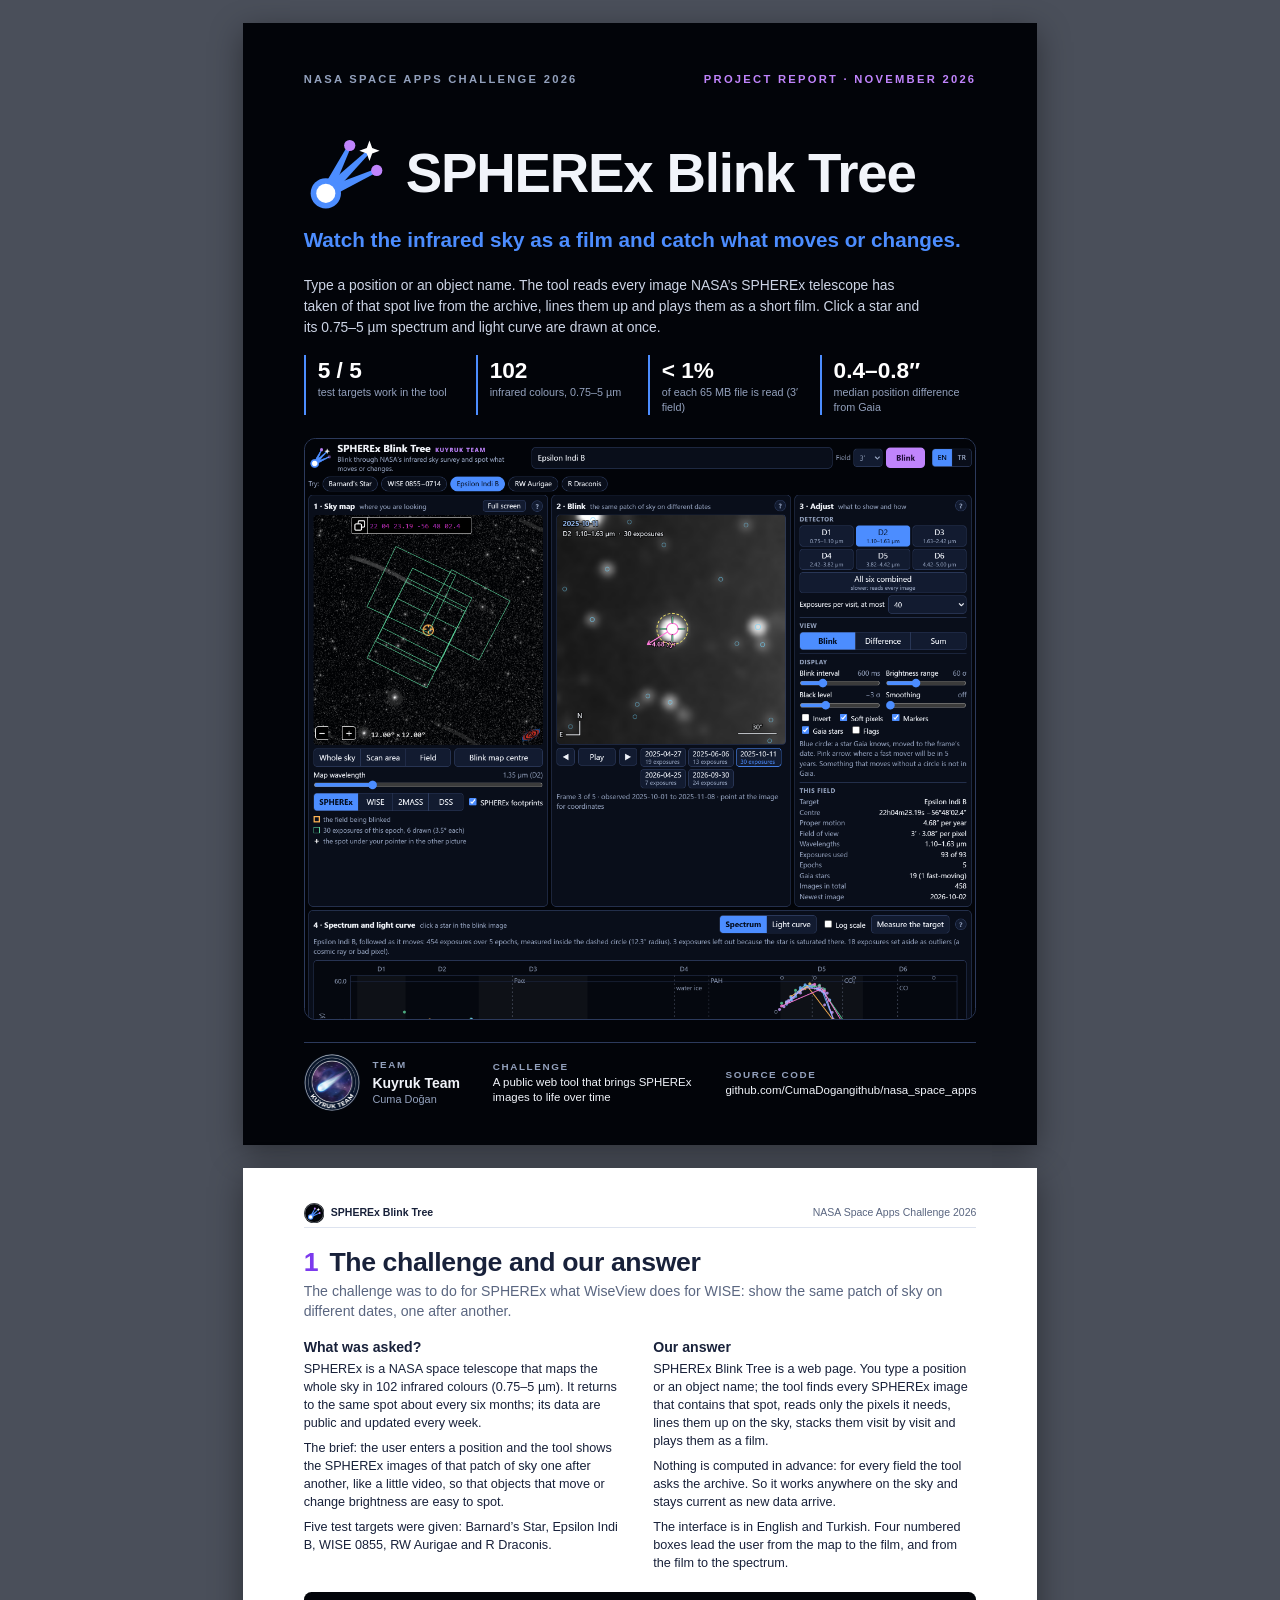
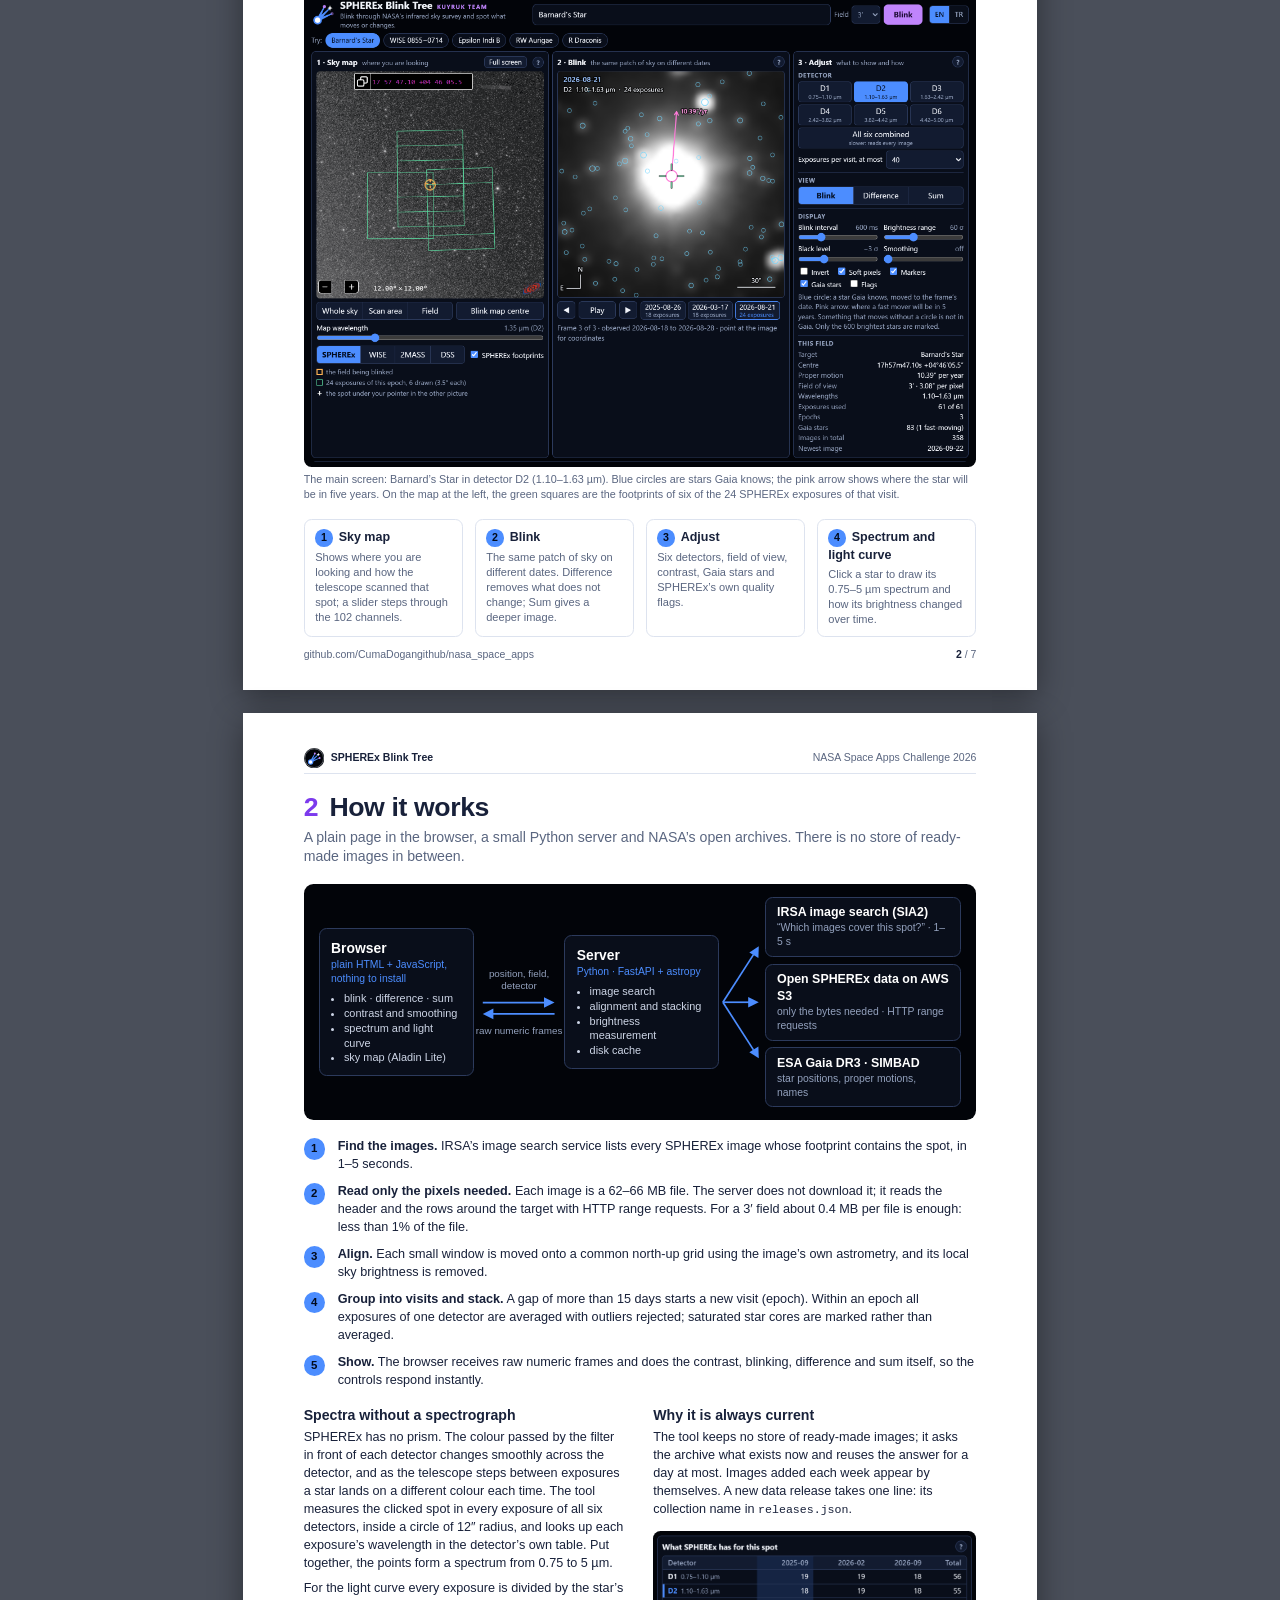
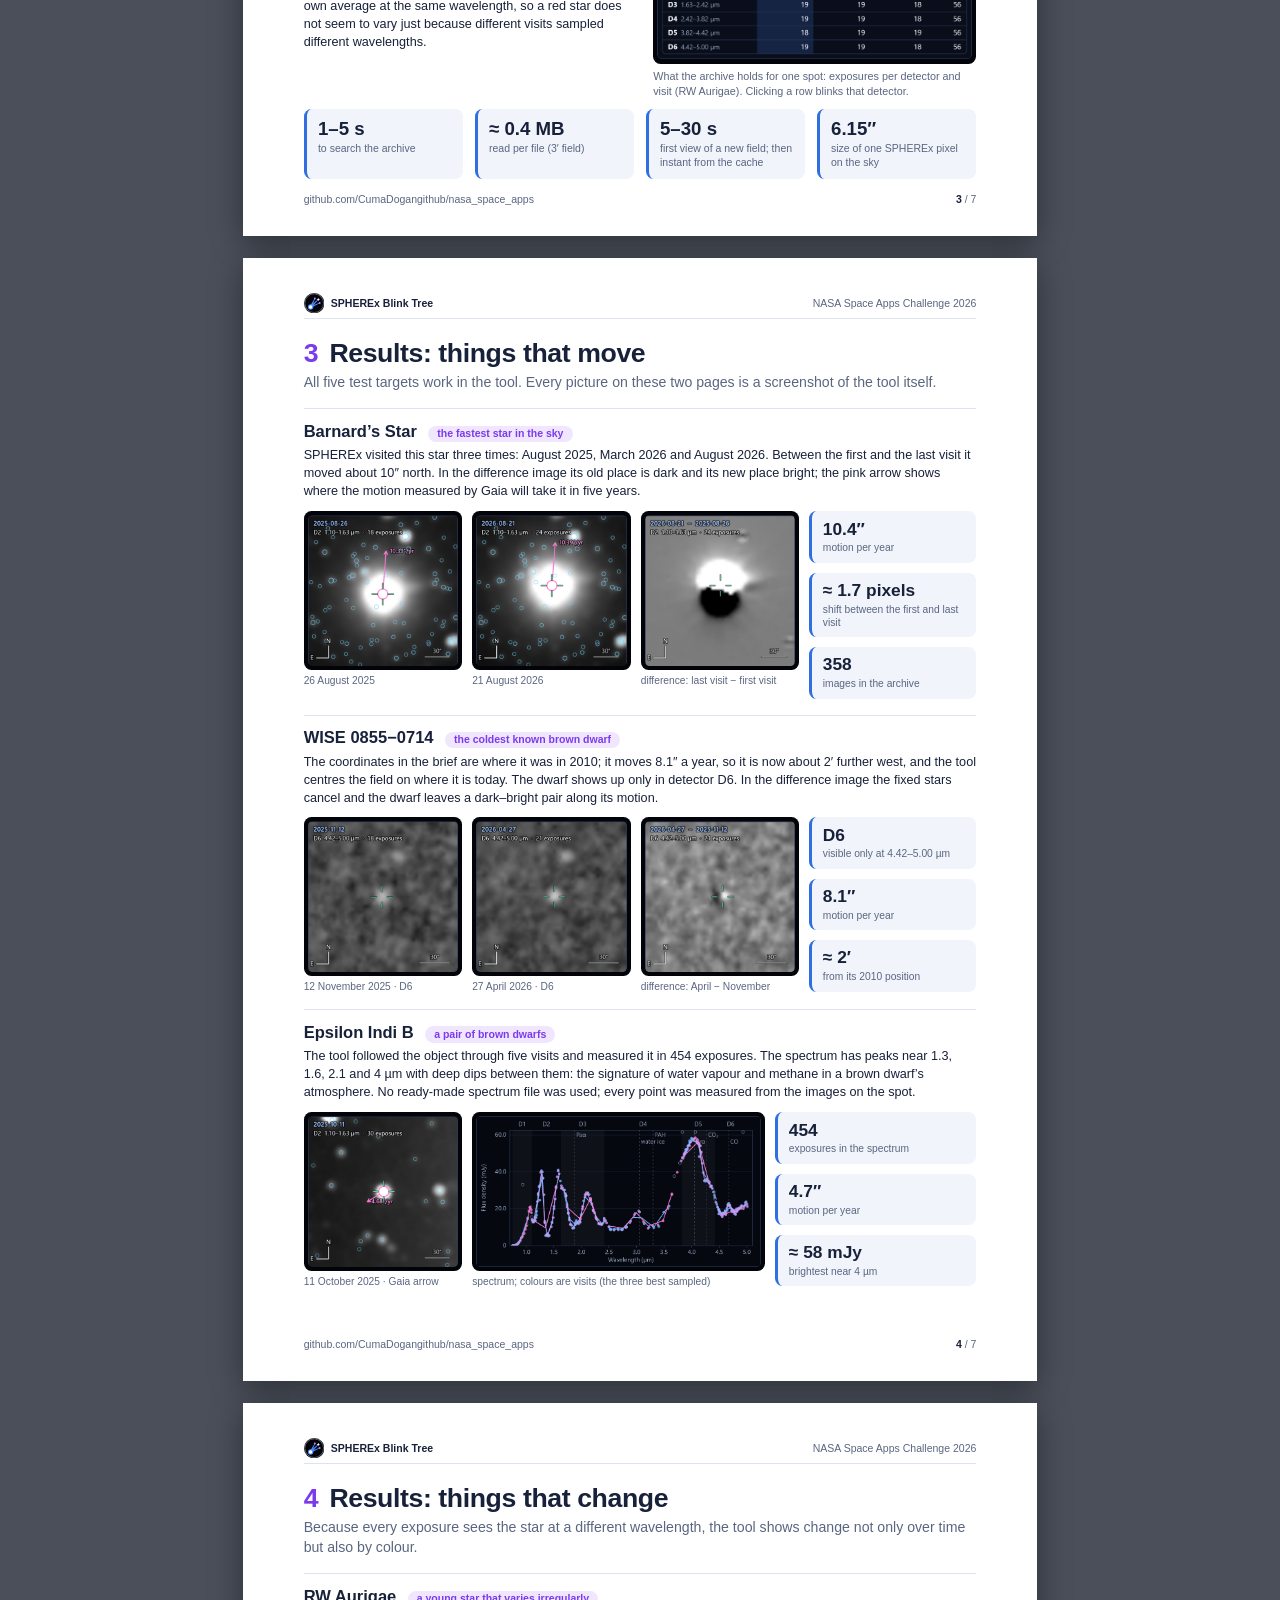
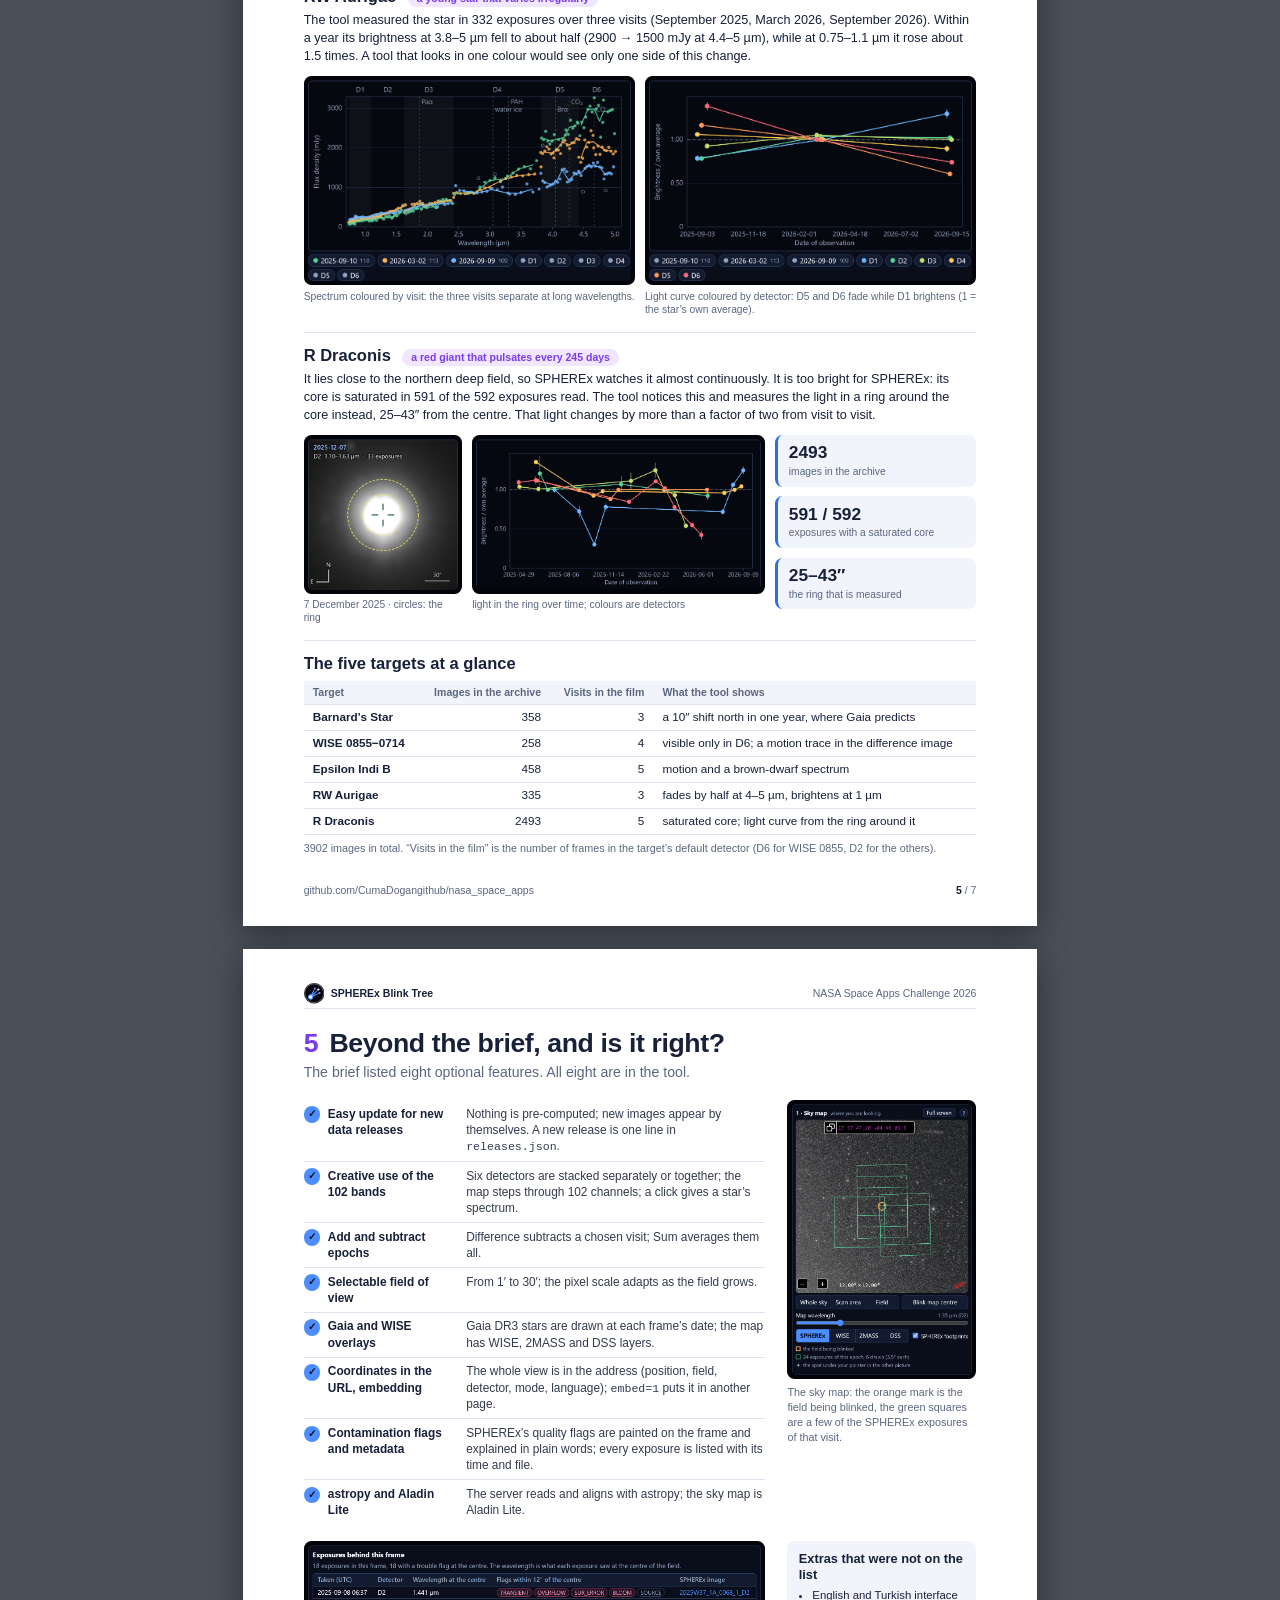
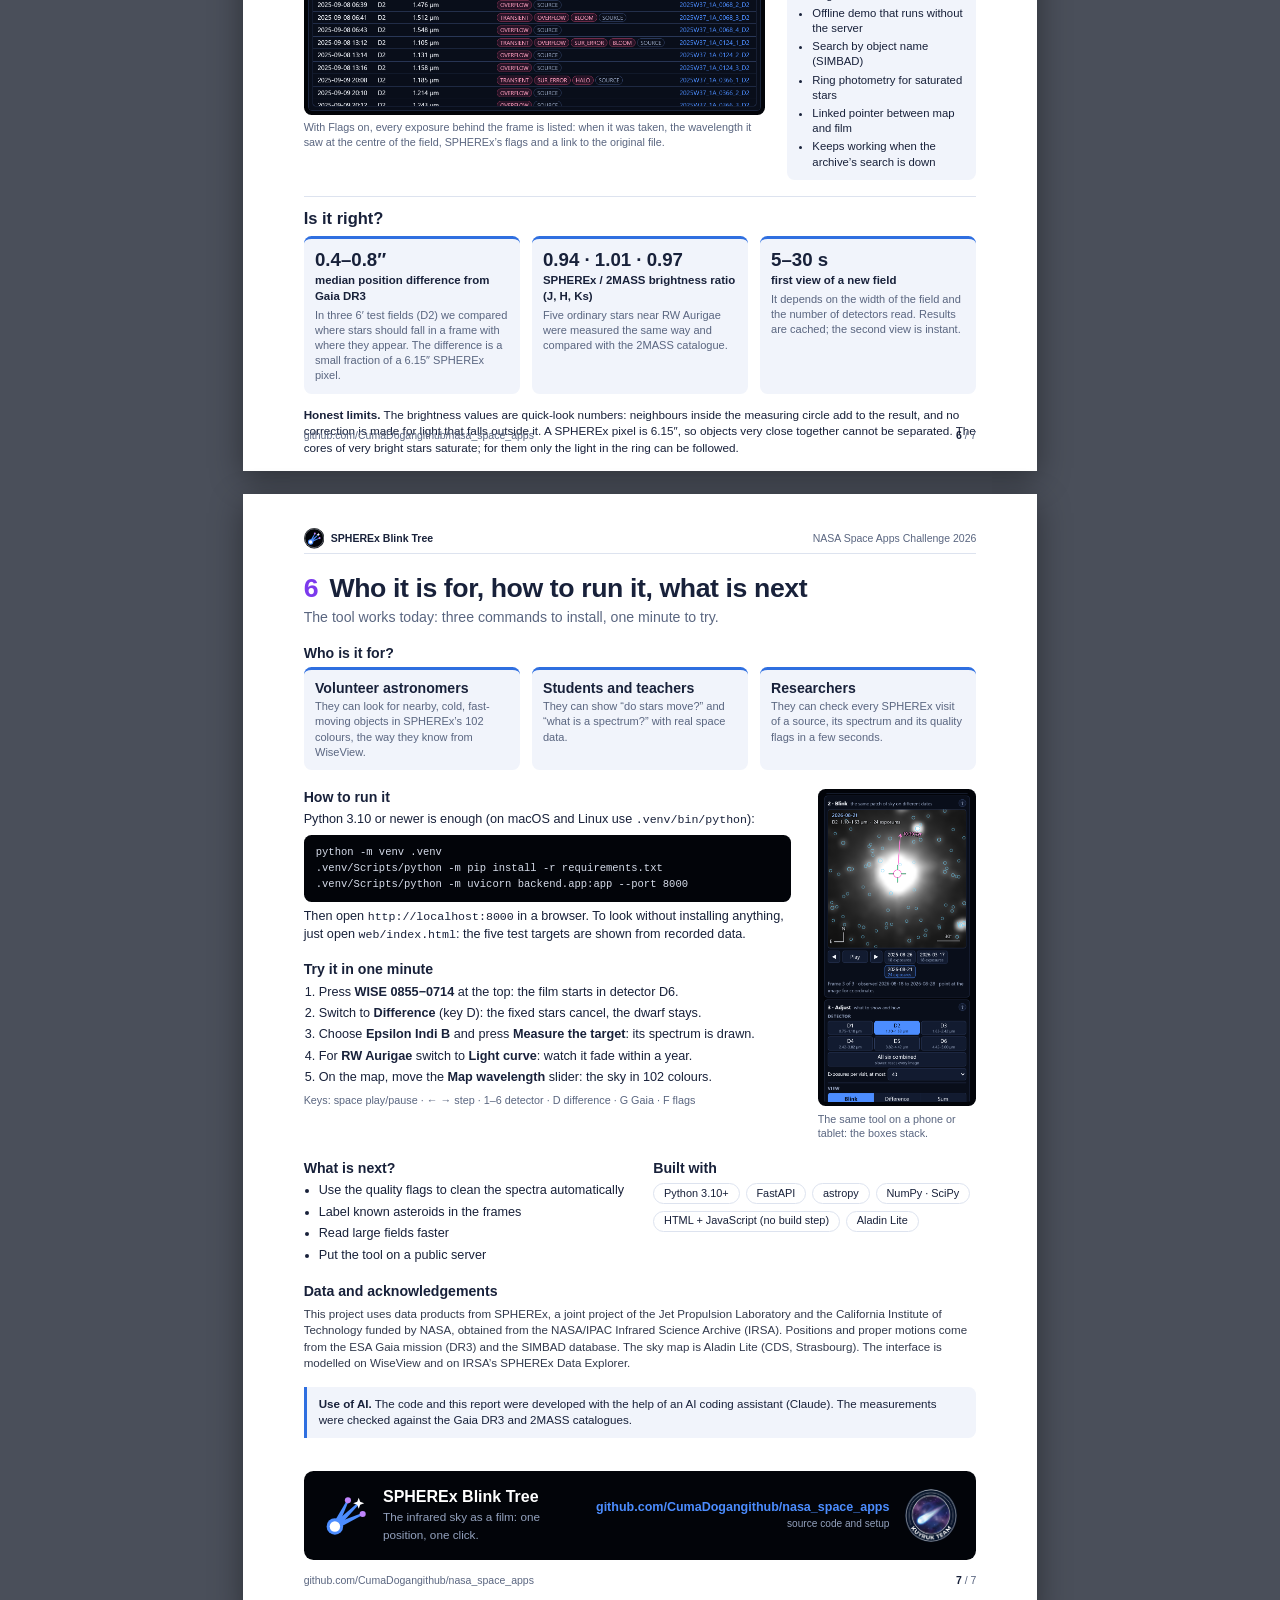
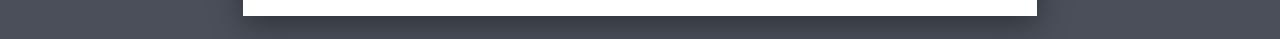
==== report/report_en.html @ 4a691b1c "proje tamamlandı" ====
<!doctype html>
<!-- SPHEREx Blink Tree - layout of the report. Texts come from text_<lang>.json, see build.py.
     Flat colours, the same as the tool's: blue, violet, a night that is almost black. No gradients. -->
<html lang="en">
<head>
<meta charset="utf-8">
<title>SPHEREx Blink Tree · Kuyruk Team · Project report</title>
<style>
  @page { size: 210mm 297mm; margin: 0; }
  :root {
    --ink: #18213a; --muted: #5a6680; --line: #dde3ef; --soft: #f1f4fb;
    --accent: #4c8dff; --on-accent: #020b1c;        /* blue: numbered dots, everything on the dark parts */
    --violet: #c084fc;                              /* violet on the dark parts */
    --accent-ink: #7c3aed; --accent-soft: #f0e7ff;  /* violet on the white pages: section numbers and tags */
    --bar: #2f6fe0;                                 /* a deeper blue for the bars on the white pages */
    --navy: #020409; --panel: #090e1a; --panel-line: #2c3a5c; --night-text: #f1f4fa; --night-muted: #93a1bd;
  }
  * { box-sizing: border-box; }
  html { -webkit-print-color-adjust: exact; print-color-adjust: exact; }
  body { margin: 0; background: #fff; color: var(--ink); font: 9.5pt/1.42 "Segoe UI", "Helvetica Neue", Arial, sans-serif; }
  h1, h2, h3, p, ul, ol, figure, table, pre { margin: 0; }
  img { display: block; }

  /* every page is one fixed A4 sheet */
  .page { position: relative; width: 210mm; height: 297mm; overflow: hidden; break-after: page; }
  .page:last-child { break-after: auto; }
  @media screen { body { background: #4a4f5a; } .page { margin: 6mm auto; background: #fff; box-shadow: 0 2mm 8mm rgba(0, 0, 0, 0.4); } }


  /* ---------- cover ---------- */
  .cover { background: var(--navy); color: var(--night-text); }
  .cover > * { position: absolute; left: 16mm; right: 16mm; }
  .c-top { top: 13mm; display: flex; justify-content: space-between; font-size: 8.4pt; font-weight: 600; letter-spacing: 1.7pt; color: var(--night-muted); }
  .c-top span:last-child { color: var(--violet); }
  .c-title { top: 29mm; display: flex; align-items: center; gap: 5mm; }
  .c-title .logo { width: 22mm; height: 22mm; flex: none; overflow: visible; }
  .c-title h1 { font-size: 41pt; line-height: 1; font-weight: 700; letter-spacing: -0.9pt; white-space: nowrap; }
  .c-pitch { top: 54mm; font-size: 15.5pt; line-height: 1.25; font-weight: 600; color: var(--accent); }
  .c-lead { top: 65mm; font-size: 10.4pt; line-height: 1.5; color: #cdd5e6; max-width: 164mm; }
  .c-stats { top: 88mm; display: grid; grid-template-columns: repeat(4, 1fr); gap: 4mm; }
  .c-stats div { padding: 0.5mm 0 0.5mm 3.2mm; border-left: 0.7mm solid var(--accent); }
  .c-stats b { display: block; font-size: 17pt; line-height: 1.15; font-weight: 700; color: #fff; white-space: nowrap; }
  .c-stats span { display: block; margin-top: 0.6mm; font-size: 8.1pt; line-height: 1.3; color: var(--night-muted); }
  .c-shot { top: 110mm; height: 154mm; border: 0.3mm solid var(--panel-line); border-radius: 3mm; overflow: hidden; background: var(--navy); }
  .c-shot img { width: 100%; }
  .c-foot { bottom: 9mm; display: grid; grid-template-columns: 1.15fr 1.45fr 1.2fr; gap: 6mm; align-items: center; padding-top: 3mm; border-top: 0.25mm solid var(--panel-line); font-size: 8.6pt; line-height: 1.35; }
  .c-foot .team { display: flex; align-items: center; gap: 3.2mm; }
  .c-foot .team img { flex: none; width: 15mm; height: 15mm; border-radius: 50%; }
  .c-foot .who { display: block; font-size: 8.2pt; color: var(--night-muted); }
  .c-foot b { display: block; margin-bottom: 0.5mm; font-size: 7.4pt; font-weight: 600; letter-spacing: 1.2pt; color: var(--night-muted); }
  .c-foot span { color: var(--night-text); }
  .c-foot .big { font-size: 10.5pt; font-weight: 600; }

  /* ---------- inner pages ---------- */
  .head, .foot { position: absolute; left: 16mm; right: 16mm; display: flex; justify-content: space-between; align-items: center; font-size: 7.9pt; color: var(--muted); }
  .head { top: 8mm; height: 8mm; border-bottom: 0.25mm solid var(--line); }
  .head .brand { display: flex; align-items: center; gap: 1.8mm; font-weight: 600; color: var(--ink); }
  .head .logo { width: 5.4mm; height: 5.4mm; }
  .foot { bottom: 7.5mm; }
  .foot b { font-weight: 600; color: var(--ink); }
  .body { position: absolute; left: 16mm; right: 16mm; top: 21mm; bottom: 15mm; }

  h2 { display: flex; align-items: baseline; gap: 3mm; font-size: 20pt; line-height: 1.15; font-weight: 700; letter-spacing: -0.3pt; }
  h2 .n { flex: none; color: var(--accent-ink); }
  .lead { margin: 1.2mm 0 4.5mm; font-size: 10.6pt; line-height: 1.4; color: var(--muted); }
  h3 { margin-bottom: 1.2mm; font-size: 10.6pt; line-height: 1.25; font-weight: 700; }
  p + p { margin-top: 1.8mm; }
  code, pre { font-family: Consolas, "Cascadia Mono", "Courier New", monospace; }
  code { font-size: 8.7pt; }

  .cols { display: grid; grid-template-columns: 1fr 1fr; gap: 7mm; }
  .fig { padding: 1.1mm; background: var(--navy); border-radius: 2mm; }
  .fig img { width: 100%; border-radius: 1.2mm; }
  .cap { margin-top: 1.5mm; font-size: 8.1pt; line-height: 1.38; color: var(--muted); }

  /* numbers with a label */
  .stats { display: grid; grid-template-columns: repeat(4, 1fr); gap: 3mm; }
  .stats div { padding: 2.4mm 3mm; background: var(--soft); border-radius: 2mm; border-left: 0.8mm solid var(--bar); }
  .stats b { display: block; font-size: 14pt; line-height: 1.15; font-weight: 700; white-space: nowrap; }
  .stats span { display: block; margin-top: 0.7mm; font-size: 7.9pt; line-height: 1.3; color: var(--muted); }

  /* page 2: the four boxes of the tool */
  .hero { margin-top: 5mm; }
  .boxes { display: grid; grid-template-columns: repeat(4, 1fr); gap: 3mm; margin-top: 4.5mm; }
  .boxes div { padding: 2.4mm 2.8mm 2.6mm; border: 0.25mm solid var(--line); border-radius: 2mm; font-size: 8.3pt; line-height: 1.36; color: var(--muted); }
  .boxes b { display: block; margin-bottom: 0.8mm; font-size: 9.4pt; color: var(--ink); }
  .boxes b i { display: inline-block; width: 4.6mm; height: 4.6mm; margin-right: 1.6mm; border-radius: 50%; background: var(--accent); color: var(--on-accent); font-style: normal; font-size: 8pt; line-height: 4.6mm; text-align: center; }

  /* page 3: who talks to whom */
  .flow { display: grid; grid-template-columns: 41mm 24mm 41mm 12mm 1fr; align-items: center; padding: 3.4mm 4mm; background: var(--navy); border-radius: 2.5mm; color: var(--night-text); }
  .node { padding: 2.6mm 3mm; background: var(--panel); border: 0.25mm solid var(--panel-line); border-radius: 2mm; font-size: 8.2pt; line-height: 1.36; }
  .node b { display: block; font-size: 10.4pt; color: #fff; }
  .node i { display: block; margin-bottom: 1.2mm; font-style: normal; font-size: 7.8pt; color: var(--accent); }
  .node ul { padding-left: 3.4mm; color: #cdd5e6; }
  .node.src { padding: 1.7mm 3mm; }
  .node.src b { font-size: 9.3pt; }
  .node.src i { margin-bottom: 0; color: var(--night-muted); }
  .node.src + .node.src { margin-top: 1.8mm; }
  .link { text-align: center; font-size: 7.4pt; line-height: 1.25; color: var(--night-muted); }
  .link svg { display: block; margin: 0.8mm auto; }
  .link svg path { stroke: var(--accent); stroke-width: 0.45; fill: none; }
  .link svg polygon { fill: var(--accent); }

  .steps { margin: 4.6mm 0; padding: 0; list-style: none; counter-reset: step; }
  .steps li { position: relative; padding: 0 0 2.4mm 9mm; counter-increment: step; }
  .steps li::before { content: counter(step); position: absolute; left: 0; top: 0.2mm; width: 5.6mm; height: 5.6mm; border-radius: 50%; background: var(--accent); color: var(--on-accent); font-size: 8.6pt; font-weight: 700; line-height: 5.6mm; text-align: center; }
  .steps li:last-child { padding-bottom: 0; }

  /* pages 4 and 5: one block per target */
  .target { margin-top: 4.2mm; padding-top: 3.4mm; border-top: 0.25mm solid var(--line); }
  .target header { display: flex; align-items: baseline; gap: 3mm; margin-bottom: 1.2mm; }
  .target header h3 { margin: 0; font-size: 12.4pt; }
  .tag { padding: 0.2mm 2.4mm; border-radius: 3mm; background: var(--accent-soft); color: var(--accent-ink); font-size: 7.9pt; font-weight: 600; }
  .media { display: flex; align-items: flex-start; gap: 2.6mm; margin-top: 2.6mm; }
  .m figcaption { margin-top: 1.1mm; font-size: 7.7pt; line-height: 1.3; color: var(--muted); }
  .m.sq { flex: none; width: 42mm; }
  .m.plot { flex: none; width: 77.6mm; }
  .m.half { flex: 1 1 0; min-width: 0; }
  .keys { flex: 1 1 0; min-width: 0; display: grid; gap: 2.6mm; align-content: start; }
  .keys.none { display: none; }
  .keys div { padding: 2.2mm 2.8mm; background: var(--soft); border-radius: 2mm; border-left: 0.8mm solid var(--bar); }
  .keys b { display: block; font-size: 13pt; line-height: 1.15; white-space: nowrap; }
  .keys span { display: block; margin-top: 0.5mm; font-size: 7.7pt; line-height: 1.28; color: var(--muted); }

  table { width: 100%; border-collapse: collapse; }
  .glance { margin-top: 1.5mm; font-size: 8.8pt; }
  .glance th, .glance td { padding: 1.1mm 2.4mm; text-align: left; border-bottom: 0.25mm solid var(--line); }
  .glance thead th { font-size: 7.9pt; font-weight: 600; color: var(--muted); background: var(--soft); }
  .glance td:nth-child(2), .glance td:nth-child(3), .glance th:nth-child(2), .glance th:nth-child(3) { text-align: right; font-variant-numeric: tabular-nums; }
  .glance td:first-child { font-weight: 600; white-space: nowrap; }

  /* page 6: the wish list */
  .split { display: grid; grid-template-columns: 1fr 50mm; gap: 6mm; align-items: start; }
  .wishes { font-size: 8.9pt; line-height: 1.36; }
  .wishes th, .wishes td { padding: 1.55mm 0; vertical-align: top; text-align: left; border-bottom: 0.25mm solid var(--line); }
  .wishes tr:last-child th, .wishes tr:last-child td { border-bottom: 0; }
  .wishes th { position: relative; width: 43mm; padding-left: 6.4mm; padding-right: 3mm; font-weight: 700; }
  .wishes th::before { content: "\2713"; position: absolute; left: 0; top: 1.7mm; width: 4.4mm; height: 4.4mm; border-radius: 50%; background: var(--accent); color: var(--on-accent); font-size: 7.6pt; line-height: 4.4mm; text-align: center; }
  .wishes td { color: #323a4d; }
  .rowfig { display: grid; grid-template-columns: 1fr 50mm; gap: 6mm; align-items: start; margin-top: 4.5mm; }
  .plus { padding: 2.6mm 3mm; background: var(--soft); border-radius: 2mm; font-size: 8.5pt; line-height: 1.36; }
  .plus h3 { font-size: 9.6pt; }
  .plus ul { padding-left: 3.6mm; }
  .plus li + li { margin-top: 0.7mm; }
  .rule { margin: 4.2mm 0 1.8mm; padding-top: 3.2mm; border-top: 0.25mm solid var(--line); font-size: 12.4pt; }
  .cards { display: grid; grid-template-columns: repeat(3, 1fr); gap: 3mm; }
  .cards div { padding: 2.6mm 3mm 2.8mm; background: var(--soft); border-radius: 2mm; border-top: 0.8mm solid var(--bar); font-size: 8.3pt; line-height: 1.36; color: var(--muted); }
  .cards b { display: block; font-size: 14pt; line-height: 1.15; color: var(--ink); white-space: nowrap; }
  .cards strong { display: block; margin: 0.6mm 0 1mm; font-size: 8.6pt; color: var(--ink); }
  .note { margin-top: 3.4mm; font-size: 8.8pt; }

  /* page 7 */
  .cards.who b { font-size: 10.6pt; white-space: normal; margin-bottom: 0.8mm; }
  .block { margin-top: 5mm; }
  .tryrun { display: grid; grid-template-columns: 1fr 42mm; gap: 7mm; align-items: start; }
  pre { margin: 1.6mm 0; padding: 2.6mm 3.2mm; background: var(--navy); border-radius: 2mm; color: #d6dcea; font-size: 7.9pt; line-height: 1.5; white-space: pre-wrap; }
  .list { padding-left: 4mm; }
  .list li + li { margin-top: 0.9mm; }
  .chips { display: flex; flex-wrap: wrap; gap: 1.6mm; margin-top: 1.4mm; }
  .chips span { padding: 0.5mm 2.6mm; border: 0.25mm solid var(--line); border-radius: 3mm; font-size: 8.2pt; }
  .small { font-size: 8.7pt; line-height: 1.42; color: #323a4d; }
  .ai { margin-top: 4mm; padding: 2.4mm 3.2mm; border-left: 0.8mm solid var(--bar); background: var(--soft); border-radius: 0 2mm 2mm 0; font-size: 8.7pt; }
  .closing { position: absolute; left: 0; right: 0; bottom: 0; display: flex; align-items: center; gap: 4mm; padding: 4mm 5mm; background: var(--navy); border-radius: 2.5mm; color: var(--night-text); }
  .closing .logo { width: 12mm; height: 12mm; flex: none; overflow: visible; }
  .closing img { flex: none; width: 14mm; height: 14mm; border-radius: 50%; }
  .closing b { display: block; font-size: 12pt; color: #fff; }
  .closing span { font-size: 8.8pt; color: var(--night-muted); }
  .closing .url { margin-left: auto; text-align: right; font-size: 9.4pt; color: var(--accent); font-weight: 600; }
  .closing .url small { display: block; font-size: 7.6pt; font-weight: 400; color: var(--night-muted); }
</style>
</head>
<body>
<svg width="0" height="0" style="position:absolute" aria-hidden="true"><defs><g id="bt-mark"><g fill="#4c8dff"><polygon points="8.17,28.34 12.83,30.66 22.75,6.87 21.25,6.13"/><polygon points="8.68,27.64 12.32,31.36 32.09,9.6 30.91,8.4"/><polygon points="9.43,27.13 11.57,31.87 35.35,19.28 34.65,17.72"/><circle cx="10.5" cy="29.5" r="7.3"/></g><circle cx="22" cy="6.5" r="2.7" fill="#c084fc"/><circle cx="35" cy="18.5" r="2.7" fill="#c084fc"/><path transform="translate(31.5 9)" fill="#fff" d="M0-4.9 1.3-1.3 4.9 0 1.3 1.3 0 4.9-1.3 1.3-4.9 0-1.3-1.3Z"/><circle cx="10.5" cy="29.5" r="4.6" fill="#fff"/></g><g id="bt-badge"><circle cx="20" cy="20" r="20" fill="#020409"/><circle cx="20" cy="20" r="18.4" fill="none" stroke="#c9ced8" stroke-width=".9"/><use href="#bt-mark" transform="translate(5.4 6.2) scale(.72)"/></g></defs></svg>

<!-- 1: cover -->
<section class="page cover">
  <div class="c-top"><span>NASA SPACE APPS CHALLENGE 2026</span><span>PROJECT REPORT · NOVEMBER 2026</span></div>
  <div class="c-title">
    <svg class="logo" viewBox="0 0 40 40" aria-hidden="true"><use href="#bt-mark"/></svg>
    <h1>SPHEREx Blink Tree</h1>
  </div>
  <p class="c-pitch">Watch the infrared sky as a film and catch what moves or changes.</p>
  <p class="c-lead">Type a position or an object name. The tool reads every image NASA’s SPHEREx telescope has taken of that spot live from the archive, lines them up and plays them as a short film. Click a star and its 0.75–5 µm spectrum and light curve are drawn at once.</p>
  <div class="c-stats"><div><b>5 / 5</b><span>test targets work in the tool</span></div><div><b>102</b><span>infrared colours, 0.75–5 µm</span></div><div><b>< 1%</b><span>of each 65 MB file is read (3′ field)</span></div><div><b>0.4–0.8″</b><span>median position difference from Gaia</span></div></div>
  <div class="c-shot"><img src="figures/en/page.png" alt=""></div>
  <div class="c-foot">
    <div class="team"><img src="figures/kuyruk-team.jpg" alt=""><div><b>TEAM</b><span class="big">Kuyruk Team</span><span class="who">Cuma Doğan</span></div></div>
    <div><b>CHALLENGE</b><span>A public web tool that brings SPHEREx images to life over time</span></div>
    <div><b>SOURCE CODE</b><span>github.com/CumaDogangithub/nasa_space_apps</span></div>
  </div>
</section>

<!-- 2: the challenge and our answer -->
<section class="page">
  <div class="head"><span class="brand"><svg class="logo" viewBox="0 0 40 40" aria-hidden="true"><use href="#bt-badge"/></svg>SPHEREx Blink Tree</span><span>NASA Space Apps Challenge 2026</span></div>
  <div class="body">
    <h2><span class="n">1</span>The challenge and our answer</h2>
    <p class="lead">The challenge was to do for SPHEREx what WiseView does for WISE: show the same patch of sky on different dates, one after another.</p>
    <div class="cols">
      <div><h3>What was asked?</h3><p>SPHEREx is a NASA space telescope that maps the whole sky in 102 infrared colours (0.75–5 µm). It returns to the same spot about every six months; its data are public and updated every week.</p><p>The brief: the user enters a position and the tool shows the SPHEREx images of that patch of sky one after another, like a little video, so that objects that move or change brightness are easy to spot.</p><p>Five test targets were given: Barnard’s Star, Epsilon Indi B, WISE 0855, RW Aurigae and R Draconis.</p></div>
      <div><h3>Our answer</h3><p>SPHEREx Blink Tree is a web page. You type a position or an object name; the tool finds every SPHEREx image that contains that spot, reads only the pixels it needs, lines them up on the sky, stacks them visit by visit and plays them as a film.</p><p>Nothing is computed in advance: for every field the tool asks the archive. So it works anywhere on the sky and stays current as new data arrive.</p><p>The interface is in English and Turkish. Four numbered boxes lead the user from the map to the film, and from the film to the spectrum.</p></div>
    </div>
    <figure class="fig hero"><img src="figures/en/hero.png" alt=""></figure>
    <p class="cap">The main screen: Barnard’s Star in detector D2 (1.10–1.63 µm). Blue circles are stars Gaia knows; the pink arrow shows where the star will be in five years. On the map at the left, the green squares are the footprints of six of the 24 SPHEREx exposures of that visit.</p>
    <div class="boxes"><div><b><i>1</i>Sky map</b>Shows where you are looking and how the telescope scanned that spot; a slider steps through the 102 channels.</div><div><b><i>2</i>Blink</b>The same patch of sky on different dates. Difference removes what does not change; Sum gives a deeper image.</div><div><b><i>3</i>Adjust</b>Six detectors, field of view, contrast, Gaia stars and SPHEREx’s own quality flags.</div><div><b><i>4</i>Spectrum and light curve</b>Click a star to draw its 0.75–5 µm spectrum and how its brightness changed over time.</div></div>
  </div>
  <div class="foot"><span>github.com/CumaDogangithub/nasa_space_apps</span><span><b>2</b> / 7</span></div>
</section>

<!-- 3: how it works -->
<section class="page">
  <div class="head"><span class="brand"><svg class="logo" viewBox="0 0 40 40" aria-hidden="true"><use href="#bt-badge"/></svg>SPHEREx Blink Tree</span><span>NASA Space Apps Challenge 2026</span></div>
  <div class="body">
    <h2><span class="n">2</span>How it works</h2>
    <p class="lead">A plain page in the browser, a small Python server and NASA’s open archives. There is no store of ready-made images in between.</p>
    <div class="flow">
      <div class="node"><b>Browser</b><i>plain HTML + JavaScript, nothing to install</i><ul><li>blink · difference · sum</li><li>contrast and smoothing</li><li>spectrum and light curve</li><li>sky map (Aladin Lite)</li></ul></div>
      <div class="link">
        position, field, detector
        <svg width="21mm" height="7mm" viewBox="0 0 21 7"><path d="M1 2H18"/><polygon points="20,2 17.2,0.6 17.2,3.4"/><path d="M20 5H3"/><polygon points="1,5 3.8,3.6 3.8,6.4"/></svg>
        raw numeric frames
      </div>
      <div class="node"><b>Server</b><i>Python · FastAPI + astropy</i><ul><li>image search</li><li>alignment and stacking</li><li>brightness measurement</li><li>disk cache</li></ul></div>
      <div class="link"><svg width="11mm" height="34mm" viewBox="0 0 11 34"><path d="M0.5 17L8.6 4.4"/><polygon points="10,2.2 9.9,5.3 7.5,3.8"/><path d="M0.5 17H8"/><polygon points="10,17 7.2,15.6 7.2,18.4"/><path d="M0.5 17L8.6 29.6"/><polygon points="10,31.8 7.5,30.2 9.9,28.7"/></svg></div>
      <div><div class="node src"><b>IRSA image search (SIA2)</b><i>“Which images cover this spot?” · 1–5&nbsp;s</i></div><div class="node src"><b>Open SPHEREx data on AWS S3</b><i>only the bytes needed · HTTP range requests</i></div><div class="node src"><b>ESA Gaia DR3 · SIMBAD</b><i>star positions, proper motions, names</i></div></div>
    </div>
    <ol class="steps"><li><b>Find the images.</b> IRSA’s image search service lists every SPHEREx image whose footprint contains the spot, in 1–5 seconds.</li><li><b>Read only the pixels needed.</b> Each image is a 62–66 MB file. The server does not download it; it reads the header and the rows around the target with HTTP range requests. For a 3′ field about 0.4 MB per file is enough: less than 1% of the file.</li><li><b>Align.</b> Each small window is moved onto a common north-up grid using the image’s own astrometry, and its local sky brightness is removed.</li><li><b>Group into visits and stack.</b> A gap of more than 15 days starts a new visit (epoch). Within an epoch all exposures of one detector are averaged with outliers rejected; saturated star cores are marked rather than averaged.</li><li><b>Show.</b> The browser receives raw numeric frames and does the contrast, blinking, difference and sum itself, so the controls respond instantly.</li></ol>
    <div class="cols">
      <div>
        <h3>Spectra without a spectrograph</h3><p>SPHEREx has no prism. The colour passed by the filter in front of each detector changes smoothly across the detector, and as the telescope steps between exposures a star lands on a different colour each time. The tool measures the clicked spot in every exposure of all six detectors, inside a circle of 12″ radius, and looks up each exposure’s wavelength in the detector’s own table. Put together, the points form a spectrum from 0.75 to 5 µm.</p><p>For the light curve every exposure is divided by the star’s own average at the same wavelength, so a red star does not seem to vary just because different visits sampled different wavelengths.</p>
      </div>
      <div>
        <h3>Why it is always current</h3><p>The tool keeps no store of ready-made images; it asks the archive what exists now and reuses the answer for a day at most. Images added each week appear by themselves. A new data release takes one line: its collection name in <code>releases.json</code>.</p>
        <figure class="fig" style="margin-top: 3mm"><img src="figures/en/coverage.png" alt=""></figure>
        <p class="cap">What the archive holds for one spot: exposures per detector and visit (RW Aurigae). Clicking a row blinks that detector.</p>
      </div>
    </div>
    <div class="stats" style="position: absolute; left: 0; right: 0; bottom: 0"><div><b>1–5 s</b><span>to search the archive</span></div><div><b>≈ 0.4 MB</b><span>read per file (3′ field)</span></div><div><b>5–30 s</b><span>first view of a new field; then instant from the cache</span></div><div><b>6.15″</b><span>size of one SPHEREx pixel on the sky</span></div></div>
  </div>
  <div class="foot"><span>github.com/CumaDogangithub/nasa_space_apps</span><span><b>3</b> / 7</span></div>
</section>

<!-- 4: results, things that move -->
<section class="page">
  <div class="head"><span class="brand"><svg class="logo" viewBox="0 0 40 40" aria-hidden="true"><use href="#bt-badge"/></svg>SPHEREx Blink Tree</span><span>NASA Space Apps Challenge 2026</span></div>
  <div class="body">
    <h2><span class="n">3</span>Results: things that move</h2>
    <p class="lead" style="margin-bottom: 0">All five test targets work in the tool. Every picture on these two pages is a screenshot of the tool itself.</p>
    
    <article class="target">
      <header><h3>Barnard’s Star</h3><span class="tag">the fastest star in the sky</span></header>
      <p>SPHEREx visited this star three times: August 2025, March 2026 and August 2026. Between the first and the last visit it moved about 10″ north. In the difference image its old place is dark and its new place bright; the pink arrow shows where the motion measured by Gaia will take it in five years.</p>
      <div class="media">
        <figure class="m sq"><div class="fig"><img src="figures/en/barnard_first.png" alt=""></div><figcaption>26 August 2025</figcaption></figure><figure class="m sq"><div class="fig"><img src="figures/en/barnard_last.png" alt=""></div><figcaption>21 August 2026</figcaption></figure><figure class="m sq"><div class="fig"><img src="figures/en/barnard_diff.png" alt=""></div><figcaption>difference: last visit − first visit</figcaption></figure>
        <div class="keys "><div><b>10.4″</b><span>motion per year</span></div><div><b>≈ 1.7 pixels</b><span>shift between the first and last visit</span></div><div><b>358</b><span>images in the archive</span></div></div>
      </div>
    </article>
    
    <article class="target">
      <header><h3>WISE 0855−0714</h3><span class="tag">the coldest known brown dwarf</span></header>
      <p>The coordinates in the brief are where it was in 2010; it moves 8.1″ a year, so it is now about 2′ further west, and the tool centres the field on where it is today. The dwarf shows up only in detector D6. In the difference image the fixed stars cancel and the dwarf leaves a dark–bright pair along its motion.</p>
      <div class="media">
        <figure class="m sq"><div class="fig"><img src="figures/en/wise_first.png" alt=""></div><figcaption>12 November 2025 · D6</figcaption></figure><figure class="m sq"><div class="fig"><img src="figures/en/wise_last.png" alt=""></div><figcaption>27 April 2026 · D6</figcaption></figure><figure class="m sq"><div class="fig"><img src="figures/en/wise_diff.png" alt=""></div><figcaption>difference: April − November</figcaption></figure>
        <div class="keys "><div><b>D6</b><span>visible only at 4.42–5.00 µm</span></div><div><b>8.1″</b><span>motion per year</span></div><div><b>≈ 2′</b><span>from its 2010 position</span></div></div>
      </div>
    </article>
    
    <article class="target">
      <header><h3>Epsilon Indi B</h3><span class="tag">a pair of brown dwarfs</span></header>
      <p>The tool followed the object through five visits and measured it in 454 exposures. The spectrum has peaks near 1.3, 1.6, 2.1 and 4 µm with deep dips between them: the signature of water vapour and methane in a brown dwarf’s atmosphere. No ready-made spectrum file was used; every point was measured from the images on the spot.</p>
      <div class="media">
        <figure class="m sq"><div class="fig"><img src="figures/en/epsindb_frame.png" alt=""></div><figcaption>11 October 2025 · Gaia arrow</figcaption></figure><figure class="m plot"><div class="fig"><img src="figures/en/epsindb_spec.png" alt=""></div><figcaption>spectrum; colours are visits (the three best sampled)</figcaption></figure>
        <div class="keys "><div><b>454</b><span>exposures in the spectrum</span></div><div><b>4.7″</b><span>motion per year</span></div><div><b>≈ 58 mJy</b><span>brightest near 4 µm</span></div></div>
      </div>
    </article>
    
  </div>
  <div class="foot"><span>github.com/CumaDogangithub/nasa_space_apps</span><span><b>4</b> / 7</span></div>
</section>

<!-- 5: results, things that change -->
<section class="page">
  <div class="head"><span class="brand"><svg class="logo" viewBox="0 0 40 40" aria-hidden="true"><use href="#bt-badge"/></svg>SPHEREx Blink Tree</span><span>NASA Space Apps Challenge 2026</span></div>
  <div class="body">
    <h2><span class="n">4</span>Results: things that change</h2>
    <p class="lead" style="margin-bottom: 0">Because every exposure sees the star at a different wavelength, the tool shows change not only over time but also by colour.</p>
    
    <article class="target">
      <header><h3>RW Aurigae</h3><span class="tag">a young star that varies irregularly</span></header>
      <p>The tool measured the star in 332 exposures over three visits (September 2025, March 2026, September 2026). Within a year its brightness at 3.8–5 µm fell to about half (2900 → 1500 mJy at 4.4–5 µm), while at 0.75–1.1 µm it rose about 1.5 times. A tool that looks in one colour would see only one side of this change.</p>
      <div class="media">
        <figure class="m half"><div class="fig"><img src="figures/en/rwaur_spec.png" alt=""></div><figcaption>Spectrum coloured by visit: the three visits separate at long wavelengths.</figcaption></figure><figure class="m half"><div class="fig"><img src="figures/en/rwaur_curve.png" alt=""></div><figcaption>Light curve coloured by detector: D5 and D6 fade while D1 brightens (1 = the star’s own average).</figcaption></figure>
        <div class="keys none"></div>
      </div>
    </article>
    
    <article class="target">
      <header><h3>R Draconis</h3><span class="tag">a red giant that pulsates every 245 days</span></header>
      <p>It lies close to the northern deep field, so SPHEREx watches it almost continuously. It is too bright for SPHEREx: its core is saturated in 591 of the 592 exposures read. The tool notices this and measures the light in a ring around the core instead, 25–43″ from the centre. That light changes by more than a factor of two from visit to visit.</p>
      <div class="media">
        <figure class="m sq"><div class="fig"><img src="figures/en/rdra_frame.png" alt=""></div><figcaption>7 December 2025 · circles: the ring</figcaption></figure><figure class="m plot"><div class="fig"><img src="figures/en/rdra_curve.png" alt=""></div><figcaption>light in the ring over time; colours are detectors</figcaption></figure>
        <div class="keys "><div><b>2493</b><span>images in the archive</span></div><div><b>591 / 592</b><span>exposures with a saturated core</span></div><div><b>25–43″</b><span>the ring that is measured</span></div></div>
      </div>
    </article>
    
    <h3 class="rule">The five targets at a glance</h3>
    <table class="glance">
      <thead><tr><th>Target</th><th>Images in the archive</th><th>Visits in the film</th><th>What the tool shows</th></tr></thead>
      <tbody><tr><td>Barnard’s Star</td><td>358</td><td>3</td><td>a 10″ shift north in one year, where Gaia predicts</td></tr><tr><td>WISE 0855−0714</td><td>258</td><td>4</td><td>visible only in D6; a motion trace in the difference image</td></tr><tr><td>Epsilon Indi B</td><td>458</td><td>5</td><td>motion and a brown-dwarf spectrum</td></tr><tr><td>RW Aurigae</td><td>335</td><td>3</td><td>fades by half at 4–5 µm, brightens at 1 µm</td></tr><tr><td>R Draconis</td><td>2493</td><td>5</td><td>saturated core; light curve from the ring around it</td></tr></tbody>
    </table>
    <p class="cap">3902 images in total. “Visits in the film” is the number of frames in the target’s default detector (D6 for WISE 0855, D2 for the others).</p>
  </div>
  <div class="foot"><span>github.com/CumaDogangithub/nasa_space_apps</span><span><b>5</b> / 7</span></div>
</section>

<!-- 6: beyond the brief, and is it right? -->
<section class="page">
  <div class="head"><span class="brand"><svg class="logo" viewBox="0 0 40 40" aria-hidden="true"><use href="#bt-badge"/></svg>SPHEREx Blink Tree</span><span>NASA Space Apps Challenge 2026</span></div>
  <div class="body">
    <h2><span class="n">5</span>Beyond the brief, and is it right?</h2>
    <p class="lead">The brief listed eight optional features. All eight are in the tool.</p>
    <div class="split">
      <table class="wishes"><tr><th>Easy update for new data releases</th><td>Nothing is pre-computed; new images appear by themselves. A new release is one line in <code>releases.json</code>.</td></tr><tr><th>Creative use of the 102 bands</th><td>Six detectors are stacked separately or together; the map steps through 102 channels; a click gives a star’s spectrum.</td></tr><tr><th>Add and subtract epochs</th><td>Difference subtracts a chosen visit; Sum averages them all.</td></tr><tr><th>Selectable field of view</th><td>From 1′ to 30′; the pixel scale adapts as the field grows.</td></tr><tr><th>Gaia and WISE overlays</th><td>Gaia DR3 stars are drawn at each frame’s date; the map has WISE, 2MASS and DSS layers.</td></tr><tr><th>Coordinates in the URL, embedding</th><td>The whole view is in the address (position, field, detector, mode, language); <code>embed=1</code> puts it in another page.</td></tr><tr><th>Contamination flags and metadata</th><td>SPHEREx’s quality flags are painted on the frame and explained in plain words; every exposure is listed with its time and file.</td></tr><tr><th>astropy and Aladin Lite</th><td>The server reads and aligns with astropy; the sky map is Aladin Lite.</td></tr></table>
      <div><figure class="fig"><img src="figures/en/sky.png" alt=""></figure><p class="cap">The sky map: the orange mark is the field being blinked, the green squares are a few of the SPHEREx exposures of that visit.</p></div>
    </div>
    <div class="rowfig">
      <div><figure class="fig"><img src="figures/en/flags_list.png" alt=""></figure><p class="cap">With Flags on, every exposure behind the frame is listed: when it was taken, the wavelength it saw at the centre of the field, SPHEREx’s flags and a link to the original file.</p></div>
      <div class="plus"><h3>Extras that were not on the list</h3><ul><li>English and Turkish interface</li><li>Offline demo that runs without the server</li><li>Search by object name (SIMBAD)</li><li>Ring photometry for saturated stars</li><li>Linked pointer between map and film</li><li>Keeps working when the archive’s search is down</li></ul></div>
    </div>
    <h3 class="rule">Is it right?</h3>
    <div class="cards"><div><b>0.4–0.8″</b><strong>median position difference from Gaia DR3</strong>In three 6′ test fields (D2) we compared where stars should fall in a frame with where they appear. The difference is a small fraction of a 6.15″ SPHEREx pixel.</div><div><b>0.94 · 1.01 · 0.97</b><strong>SPHEREx / 2MASS brightness ratio (J,&nbsp;H,&nbsp;Ks)</strong>Five ordinary stars near RW Aurigae were measured the same way and compared with the 2MASS catalogue.</div><div><b>5–30 s</b><strong>first view of a new field</strong>It depends on the width of the field and the number of detectors read. Results are cached; the second view is instant.</div></div>
    <p class="note"><b>Honest limits.</b> The brightness values are quick-look numbers: neighbours inside the measuring circle add to the result, and no correction is made for light that falls outside it. A SPHEREx pixel is 6.15″, so objects very close together cannot be separated. The cores of very bright stars saturate; for them only the light in the ring can be followed.</p>
  </div>
  <div class="foot"><span>github.com/CumaDogangithub/nasa_space_apps</span><span><b>6</b> / 7</span></div>
</section>

<!-- 7: who it is for, how to run it, what is next -->
<section class="page">
  <div class="head"><span class="brand"><svg class="logo" viewBox="0 0 40 40" aria-hidden="true"><use href="#bt-badge"/></svg>SPHEREx Blink Tree</span><span>NASA Space Apps Challenge 2026</span></div>
  <div class="body">
    <h2><span class="n">6</span>Who it is for, how to run it, what is next</h2>
    <p class="lead">The tool works today: three commands to install, one minute to try.</p>
    <h3>Who is it for?</h3>
    <div class="cards who"><div><b>Volunteer astronomers</b>They can look for nearby, cold, fast-moving objects in SPHEREx’s 102 colours, the way they know from WiseView.</div><div><b>Students and teachers</b>They can show “do stars move?” and “what is a spectrum?” with real space data.</div><div><b>Researchers</b>They can check every SPHEREx visit of a source, its spectrum and its quality flags in a few seconds.</div></div>
    <div class="tryrun block">
      <div>
        <h3>How to run it</h3>
        <p>Python 3.10 or newer is enough (on macOS and Linux use <code>.venv/bin/python</code>):</p>
        <pre>python -m venv .venv
.venv/Scripts/python -m pip install -r requirements.txt
.venv/Scripts/python -m uvicorn backend.app:app --port 8000</pre>
        <p>Then open <code>http://localhost:8000</code> in a browser. To look without installing anything, just open <code>web/index.html</code>: the five test targets are shown from recorded data.</p>
        <h3 style="margin-top: 4.5mm">Try it in one minute</h3>
        <ol class="list"><li>Press <b>WISE 0855−0714</b> at the top: the film starts in detector D6.</li><li>Switch to <b>Difference</b> (key D): the fixed stars cancel, the dwarf stays.</li><li>Choose <b>Epsilon Indi B</b> and press <b>Measure the target</b>: its spectrum is drawn.</li><li>For <b>RW Aurigae</b> switch to <b>Light curve</b>: watch it fade within a year.</li><li>On the map, move the <b>Map wavelength</b> slider: the sky in 102 colours.</li></ol>
        <p class="cap">Keys: space play/pause · ← → step · 1–6 detector · D difference · G Gaia · F flags</p>
      </div>
      <div><figure class="fig"><img src="figures/en/phone.png" alt=""></figure><p class="cap">The same tool on a phone or tablet: the boxes stack.</p></div>
    </div>
    <div class="cols block">
      <div>
        <h3>What is next?</h3>
        <ul class="list"><li>Use the quality flags to clean the spectra automatically</li><li>Label known asteroids in the frames</li><li>Read large fields faster</li><li>Put the tool on a public server</li></ul>
      </div>
      <div>
        <h3>Built with</h3>
        <div class="chips"><span>Python 3.10+</span><span>FastAPI</span><span>astropy</span><span>NumPy · SciPy</span><span>HTML + JavaScript (no build step)</span><span>Aladin Lite</span></div>
      </div>
    </div>
    <div class="block">
      <h3>Data and acknowledgements</h3>
      <p class="small">This project uses data products from SPHEREx, a joint project of the Jet Propulsion Laboratory and the California Institute of Technology funded by NASA, obtained from the NASA/IPAC Infrared Science Archive (IRSA). Positions and proper motions come from the ESA Gaia mission (DR3) and the SIMBAD database. The sky map is Aladin Lite (CDS, Strasbourg). The interface is modelled on WiseView and on IRSA’s SPHEREx Data Explorer.</p>
    </div>
    <p class="ai"><b>Use of AI.</b> The code and this report were developed with the help of an AI coding assistant (Claude). The measurements were checked against the Gaia DR3 and 2MASS catalogues.</p>
    <div class="closing">
      <svg class="logo" viewBox="0 0 40 40" aria-hidden="true"><use href="#bt-mark"/></svg>
      <div><b>SPHEREx Blink Tree</b><span>The infrared sky as a film: one position, one click.</span></div>
      <div class="url">github.com/CumaDogangithub/nasa_space_apps<small>source code and setup</small></div>
      <img src="figures/kuyruk-team.jpg" alt="">
    </div>
  </div>
  <div class="foot"><span>github.com/CumaDogangithub/nasa_space_apps</span><span><b>7</b> / 7</span></div>
</section>

</body>
</html>
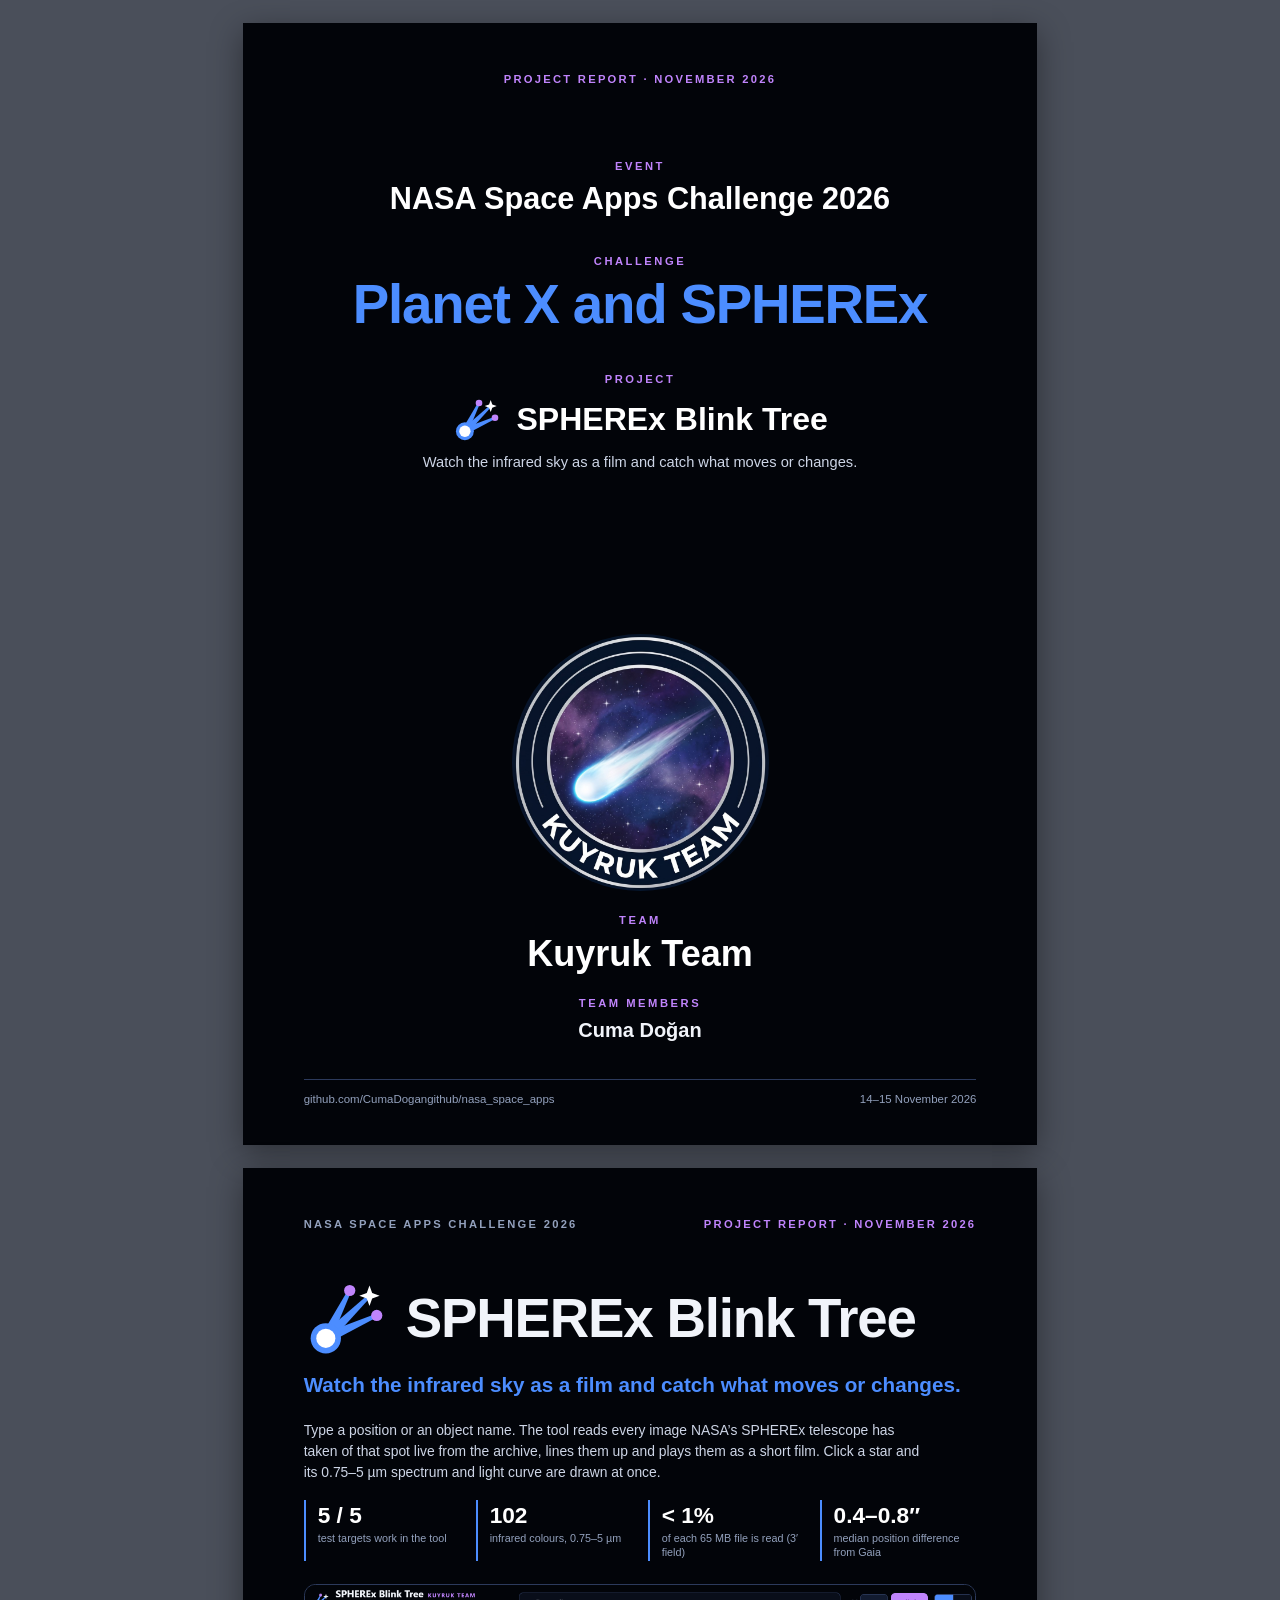
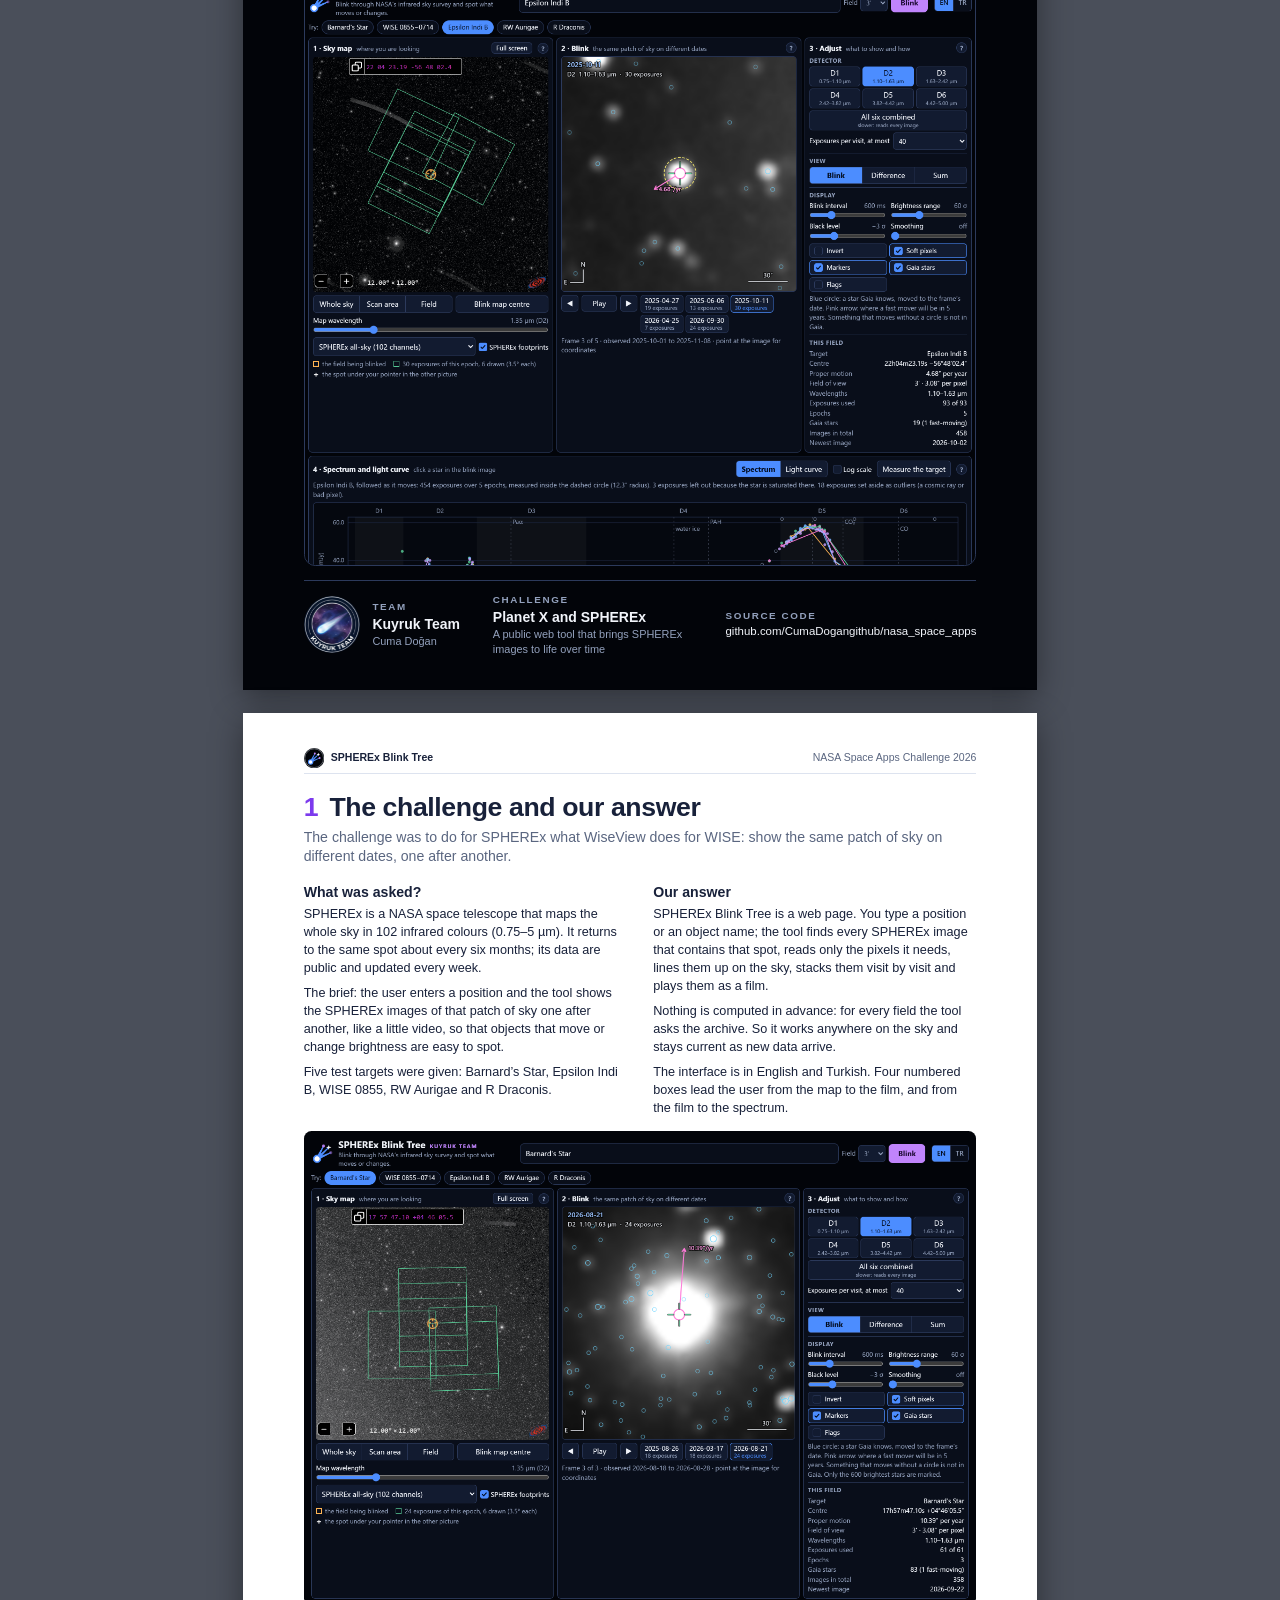
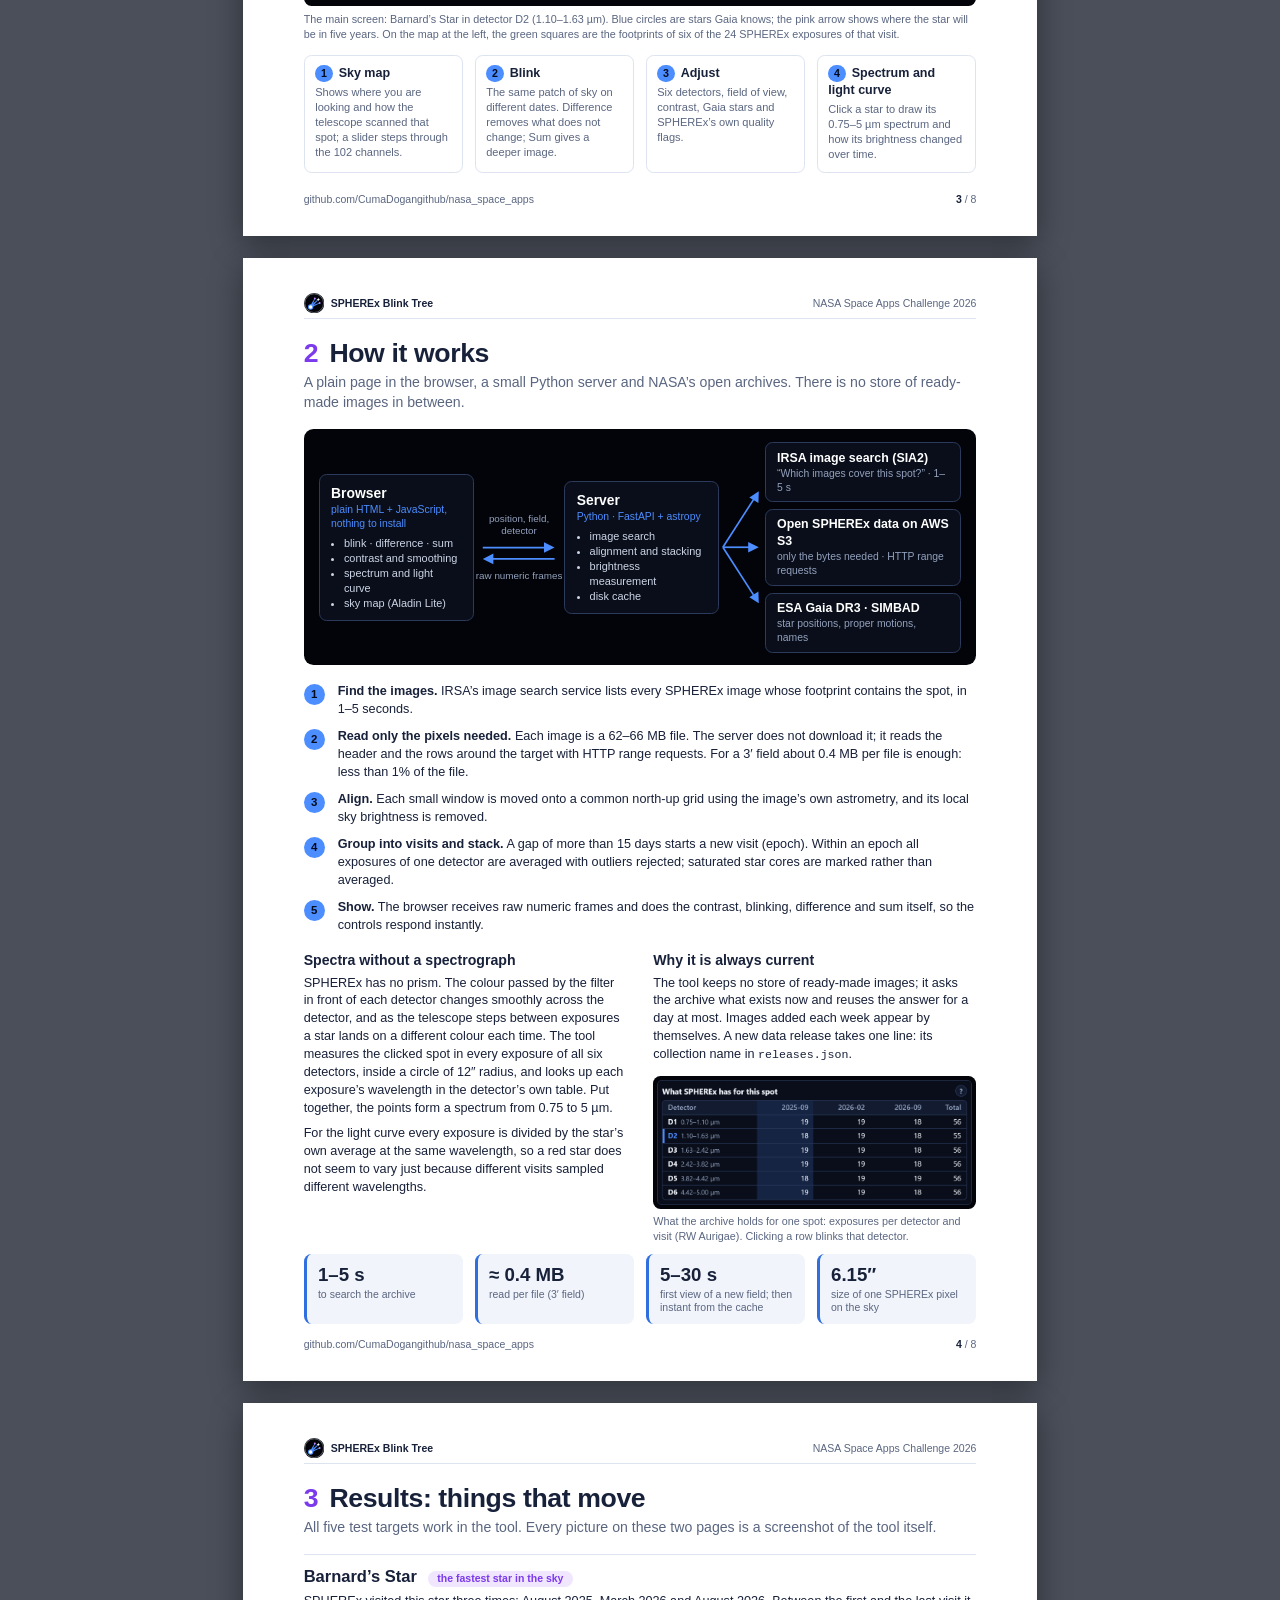
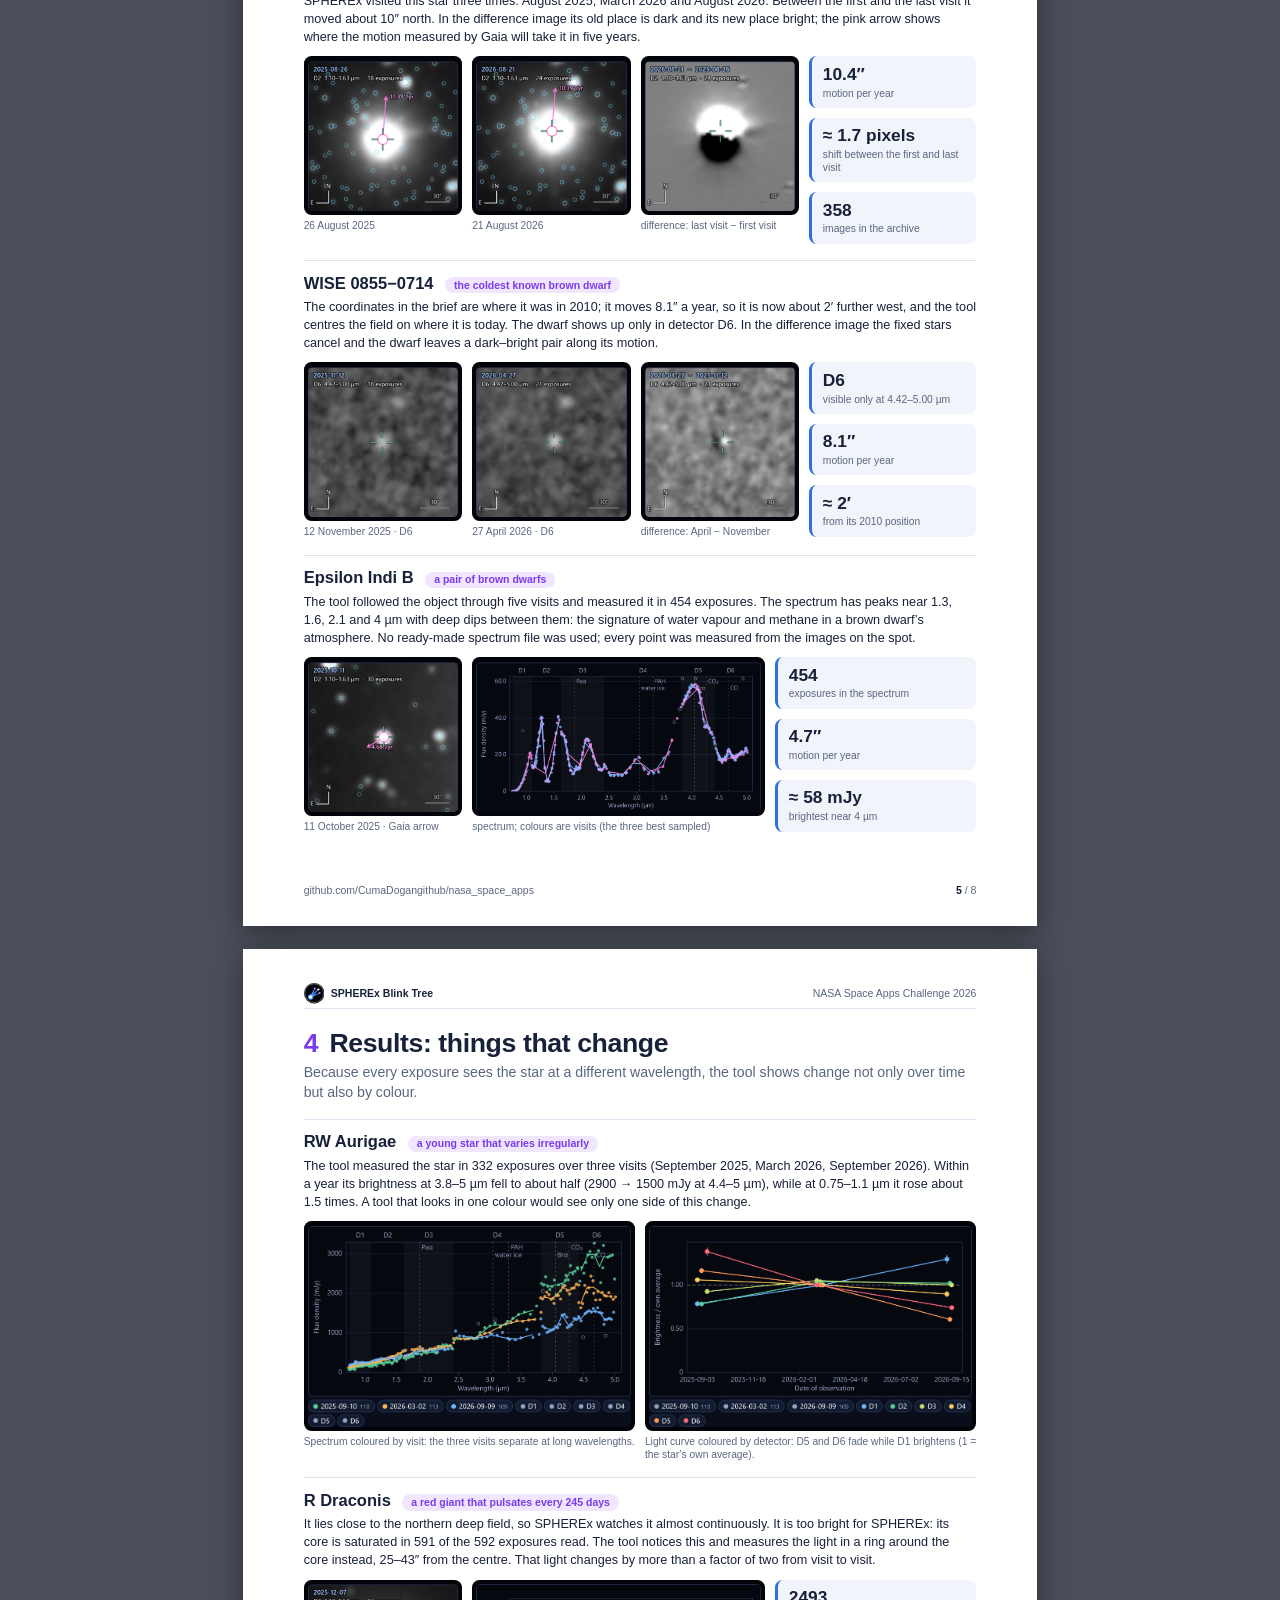
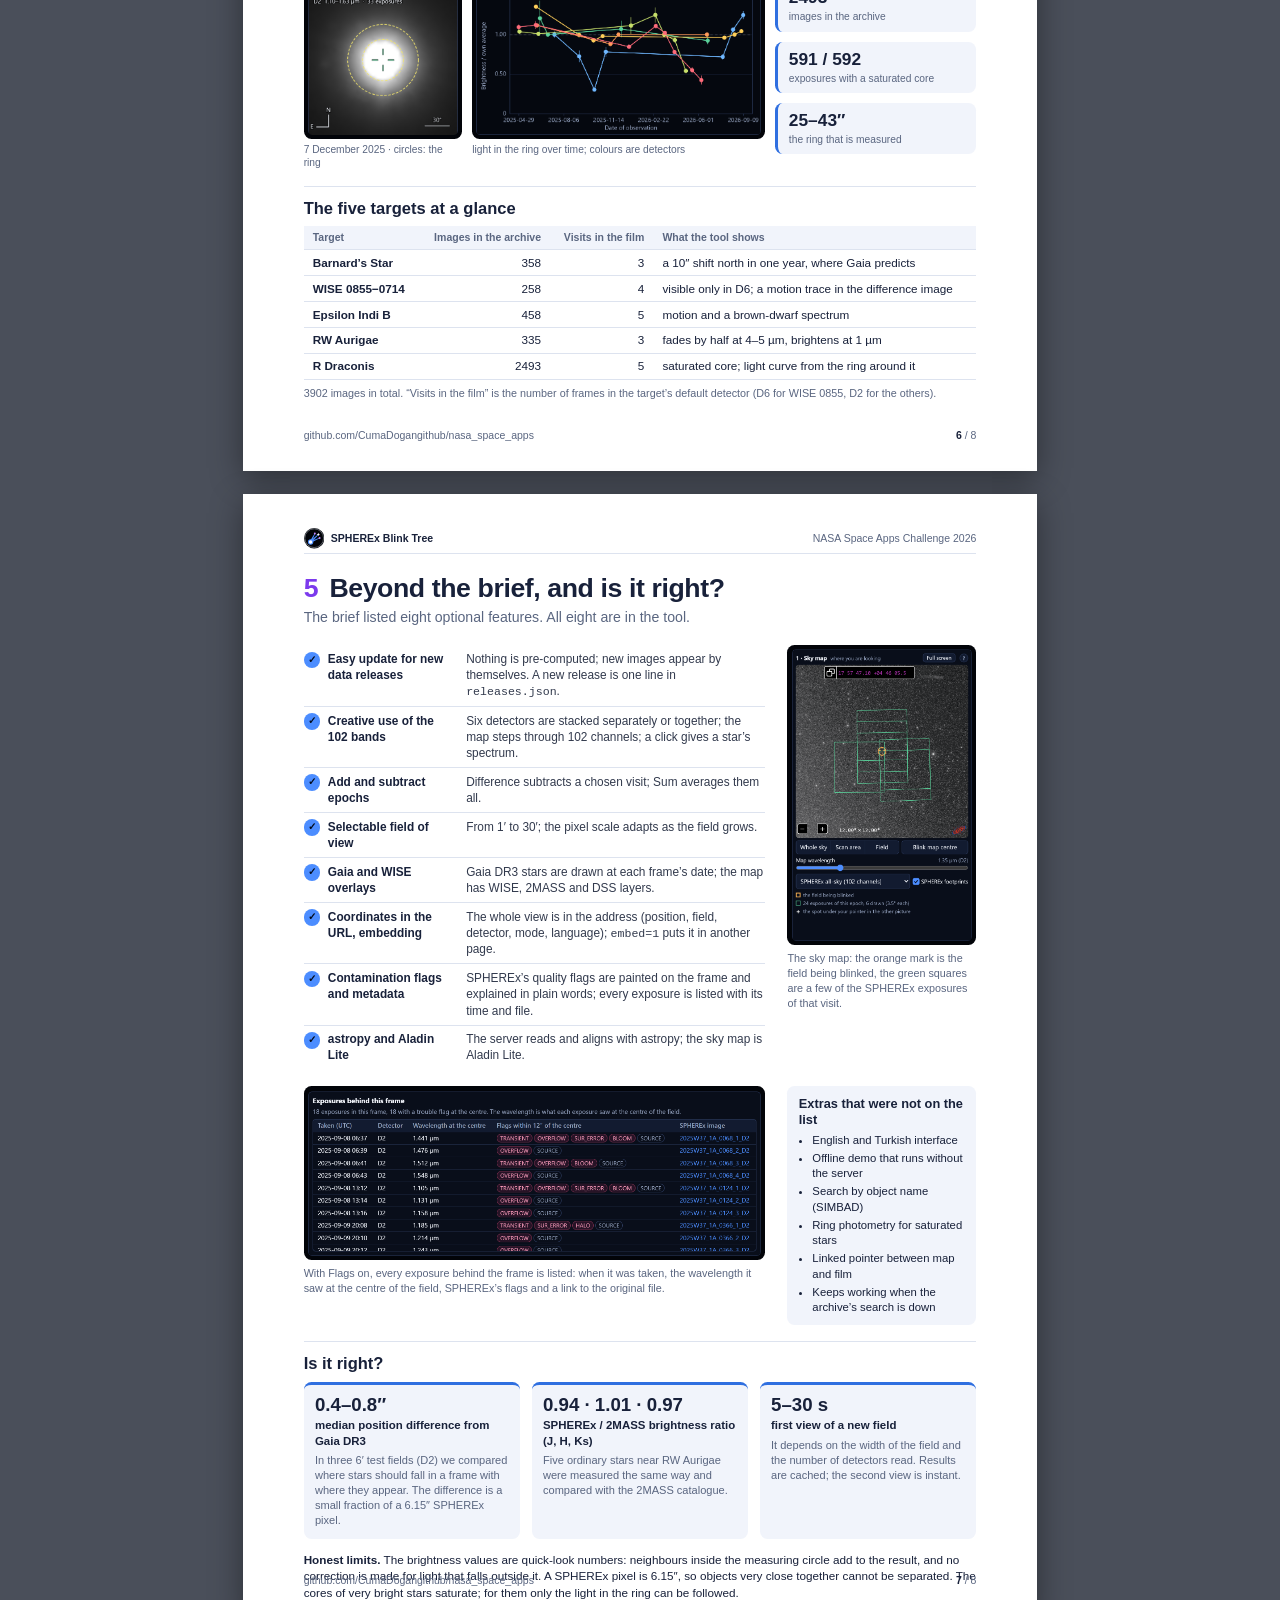
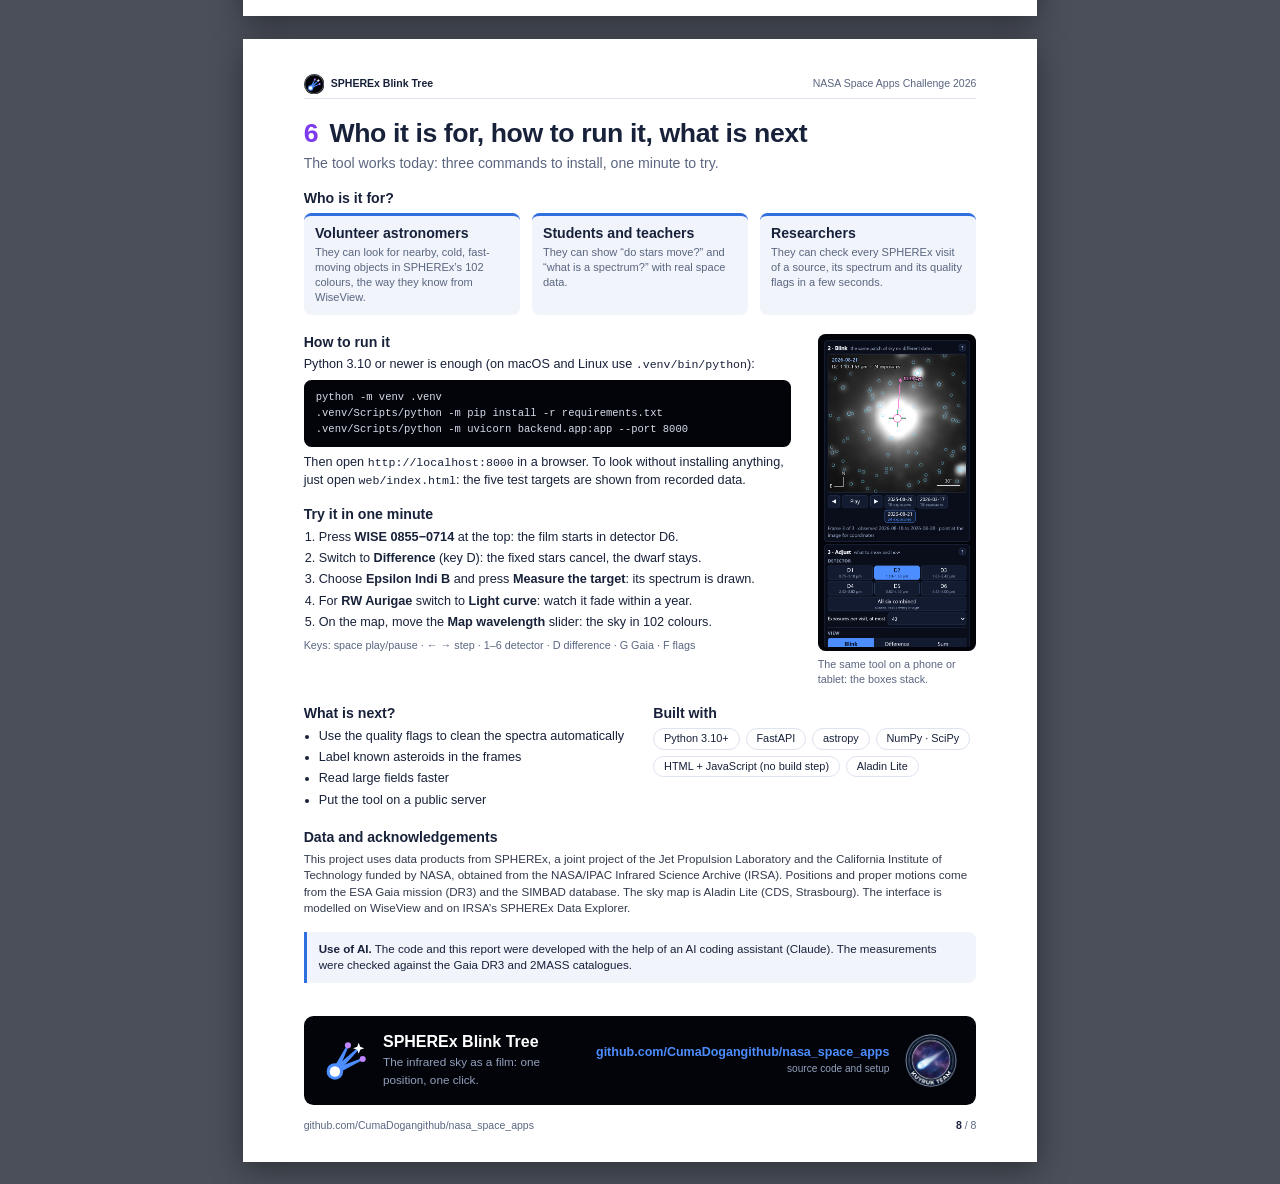
==== commit 1d7df721: "sunum pdf i düzenlendi" ====
--- a/report/report_en.html
+++ b/report/report_en.html
@@ -27,7 +27,25 @@
   @media screen { body { background: #4a4f5a; } .page { margin: 6mm auto; background: #fff; box-shadow: 0 2mm 8mm rgba(0, 0, 0, 0.4); } }
 
 
-  /* ---------- cover ---------- */
+  /* ---------- front cover: the event, the challenge, the project, the team ---------- */
+  .front { background: var(--navy); color: var(--night-text); }
+  .front > * { position: absolute; left: 16mm; right: 16mm; }
+  .f-body { top: 36mm; bottom: 27mm; display: flex; flex-direction: column; align-items: center; text-align: center; }
+  .f-label { margin-top: 10mm; font-size: 8.4pt; font-weight: 600; letter-spacing: 1.9pt; color: var(--violet); }
+  .f-label:first-child { margin-top: 0; }
+  .f-event { margin-top: 1.6mm; font-size: 23pt; line-height: 1.15; font-weight: 600; color: #fff; }
+  .f-challenge { margin-top: 1.4mm; font-size: 41pt; line-height: 1.08; font-weight: 700; letter-spacing: -0.9pt; color: var(--accent); }
+  .f-project { display: flex; align-items: center; gap: 4mm; margin-top: 2mm; font-size: 24pt; line-height: 1.1; font-weight: 700; color: #fff; }
+  .f-project .logo { width: 13mm; height: 13mm; flex: none; overflow: visible; }
+  .f-pitch { margin-top: 2.4mm; font-size: 11pt; line-height: 1.35; color: #cdd5e6; }
+  .f-team { margin-top: auto; display: flex; flex-direction: column; align-items: center; }
+  .f-team img { width: 68mm; height: 68mm; border-radius: 50%; }
+  .f-team .f-label { margin-top: 6mm; }
+  .f-teamname { margin-top: 1.2mm; font-size: 27pt; line-height: 1.1; font-weight: 700; color: #fff; }
+  .f-members { margin: 1.4mm 0 0; padding: 0; list-style: none; font-size: 15pt; line-height: 1.3; font-weight: 600; color: var(--night-text); }
+  .f-foot { bottom: 10mm; display: flex; justify-content: space-between; padding-top: 3mm; border-top: 0.25mm solid var(--panel-line); font-size: 8.6pt; color: var(--night-muted); }
+
+  /* ---------- title page (the page after the cover) ---------- */
   .cover { background: var(--navy); color: var(--night-text); }
   .cover > * { position: absolute; left: 16mm; right: 16mm; }
   .c-top { top: 13mm; display: flex; justify-content: space-between; font-size: 8.4pt; font-weight: 600; letter-spacing: 1.7pt; color: var(--night-muted); }
@@ -79,14 +97,14 @@
   .stats b { display: block; font-size: 14pt; line-height: 1.15; font-weight: 700; white-space: nowrap; }
   .stats span { display: block; margin-top: 0.7mm; font-size: 7.9pt; line-height: 1.3; color: var(--muted); }
 
-  /* page 2: the four boxes of the tool */
-  .hero { margin-top: 5mm; }
-  .boxes { display: grid; grid-template-columns: repeat(4, 1fr); gap: 3mm; margin-top: 4.5mm; }
+  /* page 3: the four boxes of the tool */
+  .hero { margin-top: 3.6mm; }
+  .boxes { display: grid; grid-template-columns: repeat(4, 1fr); gap: 3mm; margin-top: 3.4mm; }
   .boxes div { padding: 2.4mm 2.8mm 2.6mm; border: 0.25mm solid var(--line); border-radius: 2mm; font-size: 8.3pt; line-height: 1.36; color: var(--muted); }
   .boxes b { display: block; margin-bottom: 0.8mm; font-size: 9.4pt; color: var(--ink); }
   .boxes b i { display: inline-block; width: 4.6mm; height: 4.6mm; margin-right: 1.6mm; border-radius: 50%; background: var(--accent); color: var(--on-accent); font-style: normal; font-size: 8pt; line-height: 4.6mm; text-align: center; }
 
-  /* page 3: who talks to whom */
+  /* page 4: who talks to whom */
   .flow { display: grid; grid-template-columns: 41mm 24mm 41mm 12mm 1fr; align-items: center; padding: 3.4mm 4mm; background: var(--navy); border-radius: 2.5mm; color: var(--night-text); }
   .node { padding: 2.6mm 3mm; background: var(--panel); border: 0.25mm solid var(--panel-line); border-radius: 2mm; font-size: 8.2pt; line-height: 1.36; }
   .node b { display: block; font-size: 10.4pt; color: #fff; }
@@ -106,7 +124,7 @@
   .steps li::before { content: counter(step); position: absolute; left: 0; top: 0.2mm; width: 5.6mm; height: 5.6mm; border-radius: 50%; background: var(--accent); color: var(--on-accent); font-size: 8.6pt; font-weight: 700; line-height: 5.6mm; text-align: center; }
   .steps li:last-child { padding-bottom: 0; }
 
-  /* pages 4 and 5: one block per target */
+  /* pages 5 and 6: one block per target */
   .target { margin-top: 4.2mm; padding-top: 3.4mm; border-top: 0.25mm solid var(--line); }
   .target header { display: flex; align-items: baseline; gap: 3mm; margin-bottom: 1.2mm; }
   .target header h3 { margin: 0; font-size: 12.4pt; }
@@ -129,7 +147,7 @@
   .glance td:nth-child(2), .glance td:nth-child(3), .glance th:nth-child(2), .glance th:nth-child(3) { text-align: right; font-variant-numeric: tabular-nums; }
   .glance td:first-child { font-weight: 600; white-space: nowrap; }
 
-  /* page 6: the wish list */
+  /* page 7: the wish list */
   .split { display: grid; grid-template-columns: 1fr 50mm; gap: 6mm; align-items: start; }
   .wishes { font-size: 8.9pt; line-height: 1.36; }
   .wishes th, .wishes td { padding: 1.55mm 0; vertical-align: top; text-align: left; border-bottom: 0.25mm solid var(--line); }
@@ -149,7 +167,7 @@
   .cards strong { display: block; margin: 0.6mm 0 1mm; font-size: 8.6pt; color: var(--ink); }
   .note { margin-top: 3.4mm; font-size: 8.8pt; }
 
-  /* page 7 */
+  /* page 8 */
   .cards.who b { font-size: 10.6pt; white-space: normal; margin-bottom: 0.8mm; }
   .block { margin-top: 5mm; }
   .tryrun { display: grid; grid-template-columns: 1fr 42mm; gap: 7mm; align-items: start; }
@@ -173,6 +191,28 @@
 <svg width="0" height="0" style="position:absolute" aria-hidden="true"><defs><g id="bt-mark"><g fill="#4c8dff"><polygon points="8.17,28.34 12.83,30.66 22.75,6.87 21.25,6.13"/><polygon points="8.68,27.64 12.32,31.36 32.09,9.6 30.91,8.4"/><polygon points="9.43,27.13 11.57,31.87 35.35,19.28 34.65,17.72"/><circle cx="10.5" cy="29.5" r="7.3"/></g><circle cx="22" cy="6.5" r="2.7" fill="#c084fc"/><circle cx="35" cy="18.5" r="2.7" fill="#c084fc"/><path transform="translate(31.5 9)" fill="#fff" d="M0-4.9 1.3-1.3 4.9 0 1.3 1.3 0 4.9-1.3 1.3-4.9 0-1.3-1.3Z"/><circle cx="10.5" cy="29.5" r="4.6" fill="#fff"/></g><g id="bt-badge"><circle cx="20" cy="20" r="20" fill="#020409"/><circle cx="20" cy="20" r="18.4" fill="none" stroke="#c9ced8" stroke-width=".9"/><use href="#bt-mark" transform="translate(5.4 6.2) scale(.72)"/></g></defs></svg>
 
 <!-- 1: cover -->
+<section class="page front">
+  <div class="c-top" style="justify-content: center"><span>PROJECT REPORT · NOVEMBER 2026</span></div>
+  <div class="f-body">
+    <p class="f-label">EVENT</p>
+    <p class="f-event">NASA Space Apps Challenge 2026</p>
+    <p class="f-label">CHALLENGE</p>
+    <h1 class="f-challenge">Planet X and SPHEREx</h1>
+    <p class="f-label">PROJECT</p>
+    <p class="f-project"><svg class="logo" viewBox="0 0 40 40" aria-hidden="true"><use href="#bt-mark"/></svg>SPHEREx Blink Tree</p>
+    <p class="f-pitch">Watch the infrared sky as a film and catch what moves or changes.</p>
+    <div class="f-team">
+      <img src="figures/kuyruk-team.jpg" alt="">
+      <p class="f-label">TEAM</p>
+      <p class="f-teamname">Kuyruk Team</p>
+      <p class="f-label">TEAM MEMBERS</p>
+      <ul class="f-members"><li>Cuma Doğan</li></ul>
+    </div>
+  </div>
+  <div class="f-foot"><span>github.com/CumaDogangithub/nasa_space_apps</span><span>14–15 November 2026</span></div>
+</section>
+
+<!-- 2: title page -->
 <section class="page cover">
   <div class="c-top"><span>NASA SPACE APPS CHALLENGE 2026</span><span>PROJECT REPORT · NOVEMBER 2026</span></div>
   <div class="c-title">
@@ -185,12 +225,12 @@
   <div class="c-shot"><img src="figures/en/page.png" alt=""></div>
   <div class="c-foot">
     <div class="team"><img src="figures/kuyruk-team.jpg" alt=""><div><b>TEAM</b><span class="big">Kuyruk Team</span><span class="who">Cuma Doğan</span></div></div>
-    <div><b>CHALLENGE</b><span>A public web tool that brings SPHEREx images to life over time</span></div>
+    <div><b>CHALLENGE</b><span class="big">Planet X and SPHEREx</span><span class="who">A public web tool that brings SPHEREx images to life over time</span></div>
     <div><b>SOURCE CODE</b><span>github.com/CumaDogangithub/nasa_space_apps</span></div>
   </div>
 </section>
 
-<!-- 2: the challenge and our answer -->
+<!-- 3: the challenge and our answer -->
 <section class="page">
   <div class="head"><span class="brand"><svg class="logo" viewBox="0 0 40 40" aria-hidden="true"><use href="#bt-badge"/></svg>SPHEREx Blink Tree</span><span>NASA Space Apps Challenge 2026</span></div>
   <div class="body">
@@ -204,10 +244,10 @@
     <p class="cap">The main screen: Barnard’s Star in detector D2 (1.10–1.63 µm). Blue circles are stars Gaia knows; the pink arrow shows where the star will be in five years. On the map at the left, the green squares are the footprints of six of the 24 SPHEREx exposures of that visit.</p>
     <div class="boxes"><div><b><i>1</i>Sky map</b>Shows where you are looking and how the telescope scanned that spot; a slider steps through the 102 channels.</div><div><b><i>2</i>Blink</b>The same patch of sky on different dates. Difference removes what does not change; Sum gives a deeper image.</div><div><b><i>3</i>Adjust</b>Six detectors, field of view, contrast, Gaia stars and SPHEREx’s own quality flags.</div><div><b><i>4</i>Spectrum and light curve</b>Click a star to draw its 0.75–5 µm spectrum and how its brightness changed over time.</div></div>
   </div>
-  <div class="foot"><span>github.com/CumaDogangithub/nasa_space_apps</span><span><b>2</b> / 7</span></div>
-</section>
-
-<!-- 3: how it works -->
+  <div class="foot"><span>github.com/CumaDogangithub/nasa_space_apps</span><span><b>3</b> / 8</span></div>
+</section>
+
+<!-- 4: how it works -->
 <section class="page">
   <div class="head"><span class="brand"><svg class="logo" viewBox="0 0 40 40" aria-hidden="true"><use href="#bt-badge"/></svg>SPHEREx Blink Tree</span><span>NASA Space Apps Challenge 2026</span></div>
   <div class="body">
@@ -237,10 +277,10 @@
     </div>
     <div class="stats" style="position: absolute; left: 0; right: 0; bottom: 0"><div><b>1–5 s</b><span>to search the archive</span></div><div><b>≈ 0.4 MB</b><span>read per file (3′ field)</span></div><div><b>5–30 s</b><span>first view of a new field; then instant from the cache</span></div><div><b>6.15″</b><span>size of one SPHEREx pixel on the sky</span></div></div>
   </div>
-  <div class="foot"><span>github.com/CumaDogangithub/nasa_space_apps</span><span><b>3</b> / 7</span></div>
-</section>
-
-<!-- 4: results, things that move -->
+  <div class="foot"><span>github.com/CumaDogangithub/nasa_space_apps</span><span><b>4</b> / 8</span></div>
+</section>
+
+<!-- 5: results, things that move -->
 <section class="page">
   <div class="head"><span class="brand"><svg class="logo" viewBox="0 0 40 40" aria-hidden="true"><use href="#bt-badge"/></svg>SPHEREx Blink Tree</span><span>NASA Space Apps Challenge 2026</span></div>
   <div class="body">
@@ -275,10 +315,10 @@
     </article>
     
   </div>
-  <div class="foot"><span>github.com/CumaDogangithub/nasa_space_apps</span><span><b>4</b> / 7</span></div>
-</section>
-
-<!-- 5: results, things that change -->
+  <div class="foot"><span>github.com/CumaDogangithub/nasa_space_apps</span><span><b>5</b> / 8</span></div>
+</section>
+
+<!-- 6: results, things that change -->
 <section class="page">
   <div class="head"><span class="brand"><svg class="logo" viewBox="0 0 40 40" aria-hidden="true"><use href="#bt-badge"/></svg>SPHEREx Blink Tree</span><span>NASA Space Apps Challenge 2026</span></div>
   <div class="body">
@@ -310,10 +350,10 @@
     </table>
     <p class="cap">3902 images in total. “Visits in the film” is the number of frames in the target’s default detector (D6 for WISE 0855, D2 for the others).</p>
   </div>
-  <div class="foot"><span>github.com/CumaDogangithub/nasa_space_apps</span><span><b>5</b> / 7</span></div>
-</section>
-
-<!-- 6: beyond the brief, and is it right? -->
+  <div class="foot"><span>github.com/CumaDogangithub/nasa_space_apps</span><span><b>6</b> / 8</span></div>
+</section>
+
+<!-- 7: beyond the brief, and is it right? -->
 <section class="page">
   <div class="head"><span class="brand"><svg class="logo" viewBox="0 0 40 40" aria-hidden="true"><use href="#bt-badge"/></svg>SPHEREx Blink Tree</span><span>NASA Space Apps Challenge 2026</span></div>
   <div class="body">
@@ -331,10 +371,10 @@
     <div class="cards"><div><b>0.4–0.8″</b><strong>median position difference from Gaia DR3</strong>In three 6′ test fields (D2) we compared where stars should fall in a frame with where they appear. The difference is a small fraction of a 6.15″ SPHEREx pixel.</div><div><b>0.94 · 1.01 · 0.97</b><strong>SPHEREx / 2MASS brightness ratio (J,&nbsp;H,&nbsp;Ks)</strong>Five ordinary stars near RW Aurigae were measured the same way and compared with the 2MASS catalogue.</div><div><b>5–30 s</b><strong>first view of a new field</strong>It depends on the width of the field and the number of detectors read. Results are cached; the second view is instant.</div></div>
     <p class="note"><b>Honest limits.</b> The brightness values are quick-look numbers: neighbours inside the measuring circle add to the result, and no correction is made for light that falls outside it. A SPHEREx pixel is 6.15″, so objects very close together cannot be separated. The cores of very bright stars saturate; for them only the light in the ring can be followed.</p>
   </div>
-  <div class="foot"><span>github.com/CumaDogangithub/nasa_space_apps</span><span><b>6</b> / 7</span></div>
-</section>
-
-<!-- 7: who it is for, how to run it, what is next -->
+  <div class="foot"><span>github.com/CumaDogangithub/nasa_space_apps</span><span><b>7</b> / 8</span></div>
+</section>
+
+<!-- 8: who it is for, how to run it, what is next -->
 <section class="page">
   <div class="head"><span class="brand"><svg class="logo" viewBox="0 0 40 40" aria-hidden="true"><use href="#bt-badge"/></svg>SPHEREx Blink Tree</span><span>NASA Space Apps Challenge 2026</span></div>
   <div class="body">
@@ -378,7 +418,7 @@
       <img src="figures/kuyruk-team.jpg" alt="">
     </div>
   </div>
-  <div class="foot"><span>github.com/CumaDogangithub/nasa_space_apps</span><span><b>7</b> / 7</span></div>
+  <div class="foot"><span>github.com/CumaDogangithub/nasa_space_apps</span><span><b>8</b> / 8</span></div>
 </section>
 
 </body>
